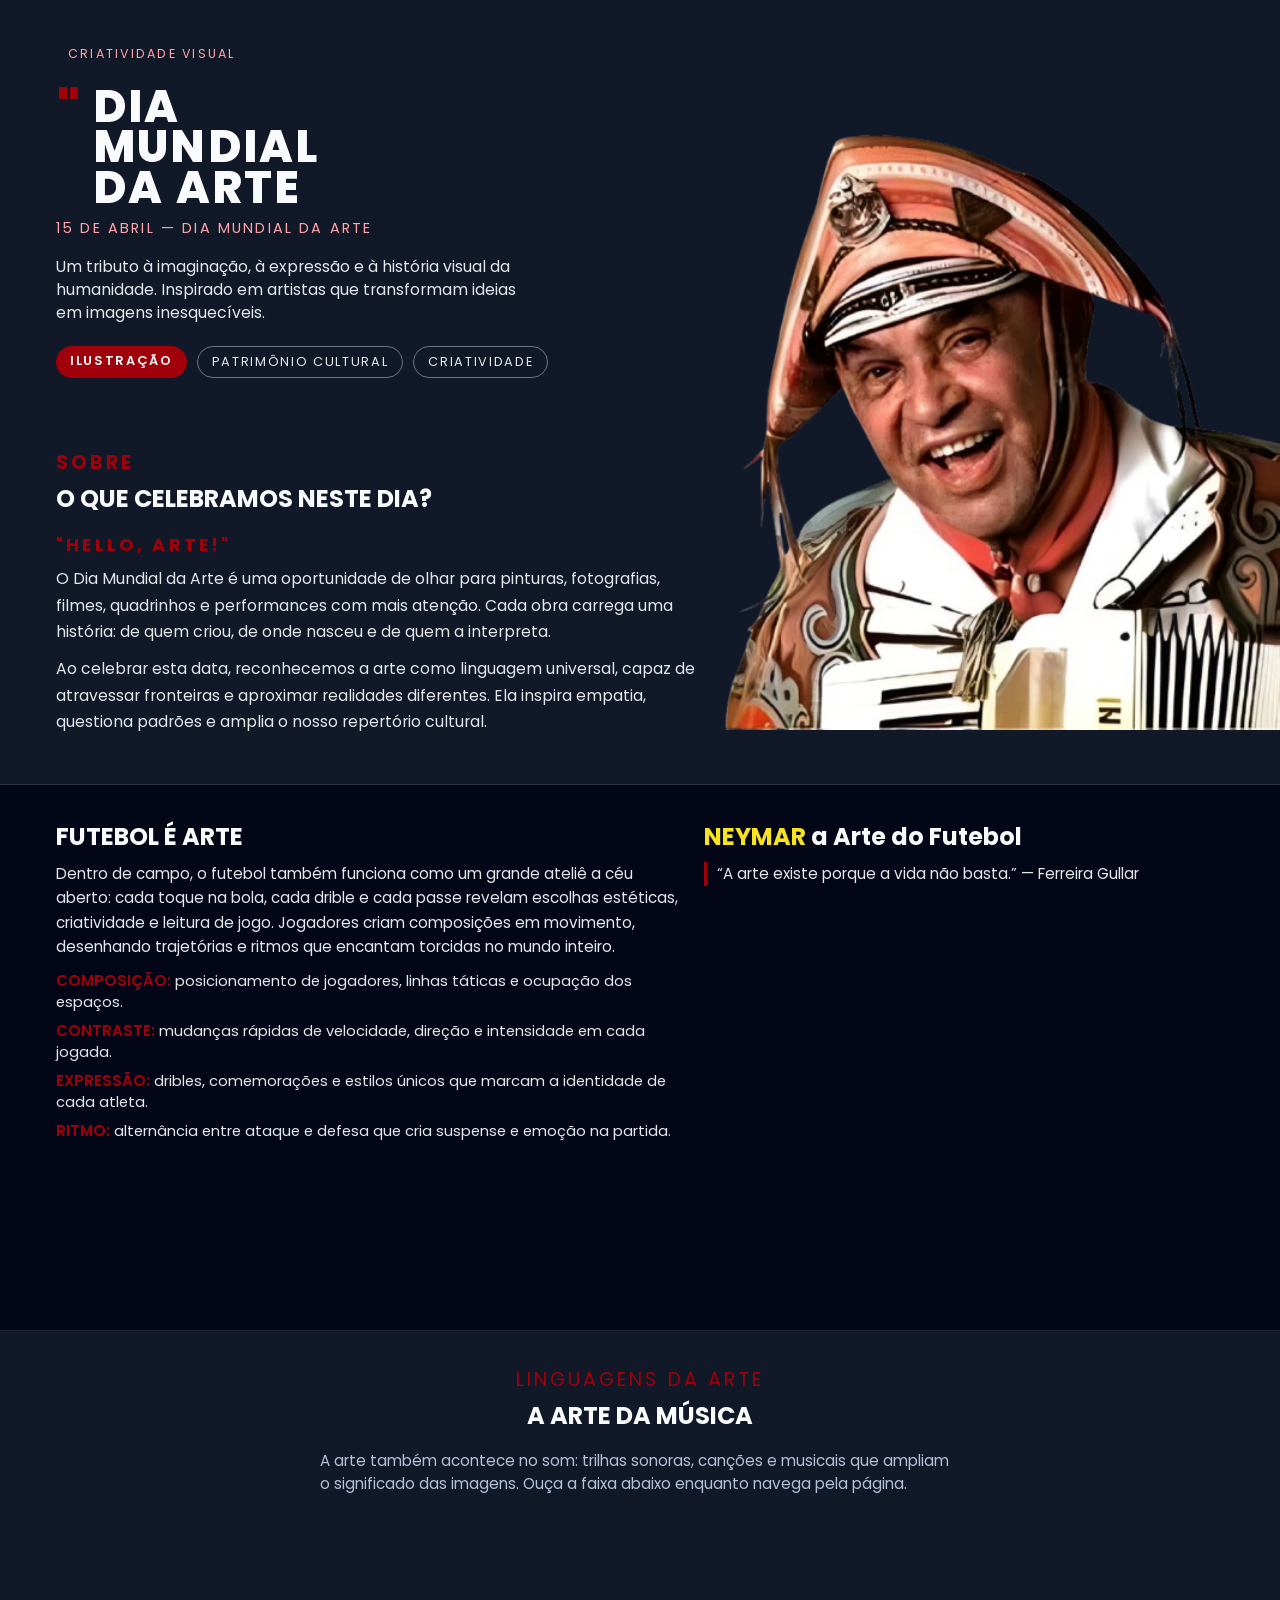
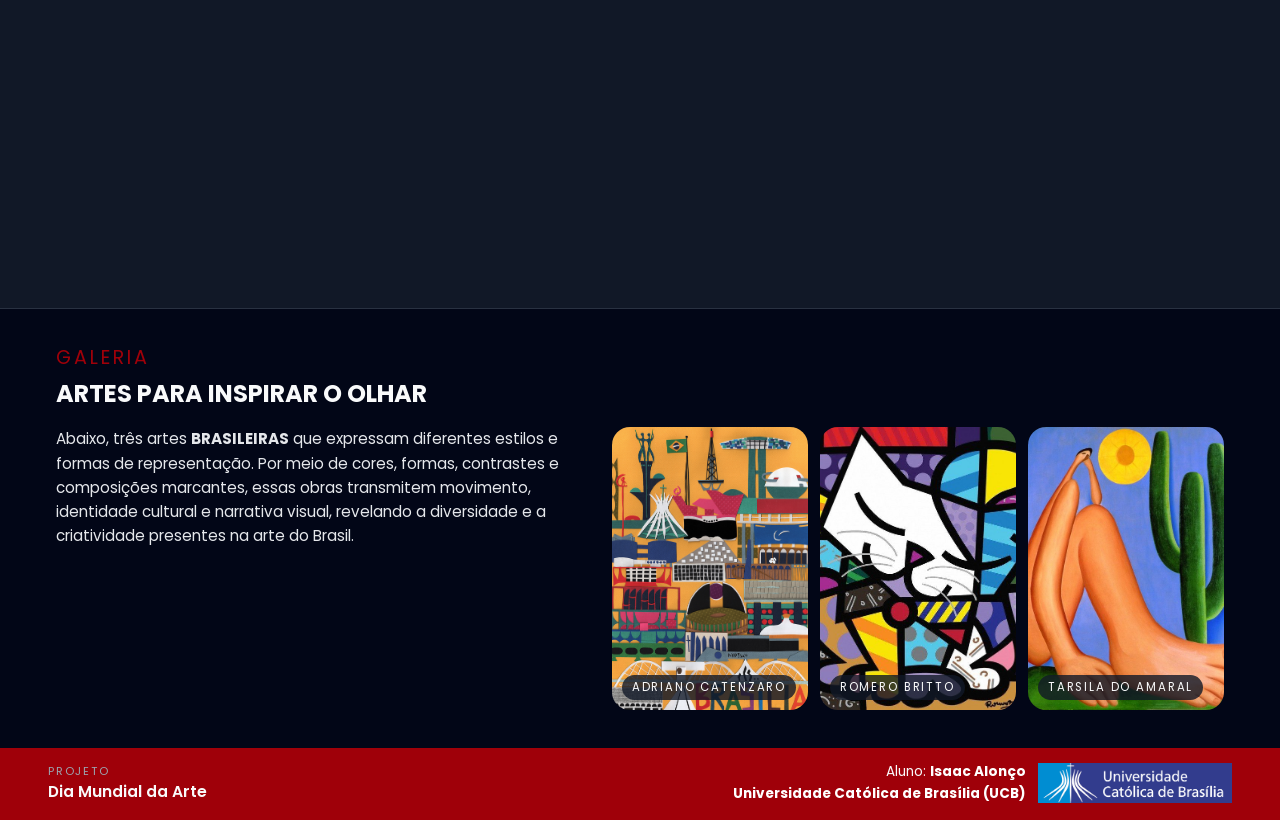
==== index.html @ 0f724e26 "Add files via upload" ====
<!doctype html>
<html lang="pt-BR">
  <head>
    <meta charset="UTF-8" />
    <title>Dia Mundial da Arte</title>
    <meta name="viewport" content="width=device-width, initial-scale=1.0" />
    <link rel="stylesheet" href="style.css" />
    <link rel="preconnect" href="https://fonts.googleapis.com" />
    <link rel="preconnect" href="https://fonts.gstatic.com" crossorigin />
    <link rel="icon" type="image/x-icon" href="assets/neymar.ico" />
    <link
      href="https://fonts.googleapis.com/css2?family=Poppins:ital,wght@0,100;0,200;0,300;0,400;0,500;0,600;0,700;0,800;0,900;1,100;1,200;1,300;1,400;1,500;1,600;1,700;1,800;1,900&display=swap"
      rel="stylesheet"
    />
  </head>
  <body>
    <div class="page">
      <!-- HOME -->
      <header class="hero">
        <div class="hero-left">
          <div class="hero-label">Criatividade Visual</div>
          <h1 class="hero-title">
            <span class="hero-quotes">"</span>
            <span class="hero-main">
              DIA<br />
              MUNDIAL<br />
              DA ARTE
            </span>
          </h1>
          <p class="hero-date">15 de abril &mdash; Dia Mundial da Arte</p>
          <p class="hero-subtitle">
            Um tributo à imaginação, à expressão e à história visual da
            humanidade. Inspirado em artistas que transformam ideias em imagens
            inesquecíveis.
          </p>
          <div class="hero-tags">
            <span class="pill pill-yellow">Ilustração</span>
            <span class="pill pill-outline">Patrimônio cultural</span>
            <span class="pill pill-outline">Criatividade</span>
          </div>
        </div>
      </header>

      <!-- SOBRE -->
      <section class="section about">

        <figure class="luiz-gonzaga">
           <img src="assets/Luiz_Gonzaga.png" alt="Retrato artístico de Luiz Gonzaga">
        </figure>
        <div class="section-header">
          <span class="section-kicker"><b>Sobre</b></span>
          <h2>O QUE CELEBRAMOS NESTE DIA?</h2>
        </div>

        <div class="about-grid">
          <div class="about-text">
            <h3 class="hello-title">"Hello, Arte!"</h3>
            <p>
              O Dia Mundial da Arte é uma oportunidade de olhar para pinturas,
              fotografias, filmes, quadrinhos e performances com mais atenção.
              Cada obra carrega uma história: de quem criou, de onde nasceu e de
              quem a interpreta.
            </p>
            <p>
              Ao celebrar esta data, reconhecemos a arte como linguagem
              universal, capaz de atravessar fronteiras e aproximar realidades
              diferentes. Ela inspira empatia, questiona padrões e amplia o
              nosso repertório cultural.
            </p>
          </div>
        </div>
      </section>

      <!-- FUTEBOL É ARTE -->
      <section class="section info">
        <div class="info-column">
          <h3>FUTEBOL É ARTE</h3>
          <p>
            Dentro de campo, o futebol também funciona como um grande ateliê a
            céu aberto: cada toque na bola, cada drible e cada passe revelam
            escolhas estéticas, criatividade e leitura de jogo. Jogadores criam
            composições em movimento, desenhando trajetórias e ritmos que
            encantam torcidas no mundo inteiro.
          </p>
          <ul class="info-list">
            <li>
              <span>COMPOSIÇÃO:</span> posicionamento de jogadores,
              linhas táticas e ocupação dos espaços.
            </li>
            <li>
              <span>CONTRASTE:</span> mudanças rápidas de velocidade,
              direção e intensidade em cada jogada.
            </li>
            <li>
              <span>EXPRESSÃO:</span> dribles, comemorações e estilos
              únicos que marcam a identidade de cada atleta.
            </li>
            <li>
              <span>RITMO:</span> alternância entre ataque e defesa que
              cria suspense e emoção na partida.
            </li>
          </ul>
        </div>

        <div class="info-column">
          <h3><span>NEYMAR</span> a Arte do Futebol</h3>
          <p class="quote">
            “A arte existe porque a vida não basta.” — Ferreira Gullar
          </p>
        <div style="margin-top:16px; max-width:100%">
          <div style="padding:75% 0 0 0; position:relative;">
            <iframe 
              src="https://player.vimeo.com/video/1173020487?badge=0&autopause=0&player_id=0&app_id=58479"
              frameborder="0"
              allow="autoplay; fullscreen; picture-in-picture; clipboard-write; encrypted-media; web-share"
              referrerpolicy="strict-origin-when-cross-origin"
              style="position:absolute; top:0; left:0; width:100%; height:100%;"
              title="Neymar_Hyll">
            </iframe>
          </div>
        </div>
        </div>
      </section>

      <!-- MÚSICA -->
      <section class="section skills">
        <div class="section-header center">
          <span class="section-kicker">Linguagens da Arte</span>
          <h2>A ARTE DA MÚSICA</h2>
        </div>

        <p
          style="
            max-width: 640px;
            margin: 0 auto 16px;
            font-size: 0.95rem;
            color: #b1c2da;
          "
        >
          A arte também acontece no som: trilhas sonoras, canções e 
          musicais que ampliam o significado das imagens. 
          Ouça a faixa abaixo
          enquanto navega pela página.
        </p>

        <div style="max-width: 640px; margin: 0 auto">
          <iframe
            data-testid="embed-iframe"
            style="border-radius: 12px"
            src="https://open.spotify.com/embed/track/0jAbBolC53vVe33ouZ7D4a?utm_source=generator"
            width="100%"
            height="352"
            frameborder="0"
            allowfullscreen=""
            allow="
              autoplay;
              clipboard-write;
              encrypted-media;
              fullscreen;
              picture-in-picture;
            "
            loading="lazy"
          >
          </iframe>
        </div>
      </section>

      <!-- GALERIA -->
      <section class="section art-gallery">
        <div class="section-header">
          <span class="section-kicker">GALERIA</span>
          <h2>ARTES PARA INSPIRAR O OLHAR</h2>
        </div>

        <div class="art-gallery-inner">
          <div class="art-gallery-text">
            <p>
              Abaixo, três artes <b>BRASILEIRAS</b> que expressam diferentes estilos e formas de representação. Por meio de cores, formas, 
              contrastes e composições marcantes, essas obras transmitem movimento, identidade cultural e narrativa visual, revelando a 
              diversidade e a criatividade presentes na arte do Brasil.
            </p>
          </div>

          <div class="art-row">
              <figure class="art-piece" data-label="Adriano Catenzaro">
                <a href="https://www.catenzaro.com.br/capitais-brasileiras-1/filter/colagem/Brasilia" target="_blank">
                   <img src="assets/Adriano_Catenzaro.jpg" alt="Obra de arte de Adriano Catenzaro"/>
                </a>
              </figure>
            
              <figure class="art-piece" data-label="Romero Britto">
                <a href="https://britto.com/" target="_blank">
                  <img src="assets/Romero_Brito.jpg" alt="Obra de arte de Romero Britto"/>
                 </a>
              </figure>
          
              <figure class="art-piece" data-label="Tarsila do Amaral">
                <a href="https://www.tarsiladoamaral.com.br/" target="_blank">
                  <img src="assets/Tarsila_Amaral.jpg" alt="Obra de arte de Tarsila do Amaral"/>
                </a>
              </figure>
            
          </div>
        </div>
      </section>

      <!-- FOOTER -->
      <footer class="footer">
        <div class="footer-left">
          <span class="footer-label">Projeto</span>
          <span class="footer-title">Dia Mundial da Arte</span>
        </div>
        <div class="footer-right">
          <div class="footer-text">
            <span class="footer-meta"
              >Aluno: <strong>Isaac Alonço</strong></span
            >
            <span class="footer-meta">
              <strong>Universidade Católica de Brasília (UCB)</strong></span
            >
          </div>
          <img
            class="footer-logo"
            src="assets/Logo_UCB.png"
            alt="Logotipo da Universidade Católica de Brasília"
          />
        </div>
      </footer>
    </div>

    <script src="script.js"></script>
  </body>
</html>
---- style.css ----
/* RESET BÁSICO */
* {
  box-sizing: border-box;
  margin: 0;
  padding: 0;
}

body {
  font-family: "Poppins", sans-serif;
  background: #020617;
  color: #f9fafb;
  min-height: 100vh;
}

/* PÁGINA PRINCIPAL (ocupando a tela toda) */
.page {
  width: 100%;
  min-height: 100vh;
  background: #111827;
  overflow: hidden;
  display: flex;
  flex-direction: column;
  color: #f9fafb;
}

/* HERO */
.hero {
  display: grid;
  grid-template-columns: 1.3fr 1fr;
  padding: 40px 56px 36px;
  background: #111827;
}

.hero-left {
  padding-right: 24px;
  position: relative;
}

.hero-label {
  display: inline-block;
  padding: 4px 12px;
  border-radius: 999px;
  background: #111827;
  color: #ffa4a8;
  font-size: 0.78rem;
  text-transform: uppercase;
  letter-spacing: 0.18em;
  margin-bottom: 20px;
}

.hero-title {
  display: flex;
  align-items: flex-start;
  gap: 12px;
}

.hero-quotes {
  font-size: 3.4rem;
  font-weight: 800;
  color: #9f0009;
  line-height: 0.9;
}

.hero-main {
  font-size: 2.8rem;
  font-weight: 800;
  text-transform: uppercase;
  letter-spacing: 0.05em;
  line-height: 0.9;
  color: #f9fafb;
}

.hero-subtitle {
  margin-top: 16px;
  font-size: 0.98rem;
  color: #e5e7eb;
  max-width: 480px;
}

.hero-date {
  margin-top: 10px;
  font-size: 0.9rem;
  color: #ffa4a8;
  text-transform: uppercase;
  letter-spacing: 0.15em;
}

.hero-tags {
  margin-top: 22px;
  display: flex;
  flex-wrap: wrap;
  gap: 10px;
}

.pill {
  border-radius: 999px;
  padding: 6px 14px;
  font-size: 0.8rem;
  text-transform: uppercase;
  letter-spacing: 0.13em;
}

.pill-yellow {
  background: #9f0009;
  color: #f9fafb;
  font-weight: 600;
}

.pill-outline {
  border: 1px solid rgba(248, 250, 252, 0.4);
  color: #e5e7eb;
}


.luiz-gonzaga{
  position: absolute;
  right: 0;
  top: 130px;      
  width: 600px;   
}

.luiz-gonzaga img{
  width: 100%;
  height: auto;
}

/* SEÇÕES */
.section {
  padding: 34px 56px 38px;
  border-bottom: 1px solid rgba(148, 163, 184, 0.18);
}

.section:last-of-type {
  border-bottom: none;
}

.section-header {
  margin-bottom: 16px;
}

.section-header.center {
  text-align: center;
}

.section-kicker {
  font-size: 1.2rem;
  text-transform: uppercase;
  letter-spacing: 0.16em;
  color: #9f0009;
}

.section h2 {
  font-size: 1.5rem;
  margin-top: 4px;
  color: #f9fafb;
}

/* SOBRE */
.about-grid {
  display: grid;
  grid-template-columns: 1.3fr 1fr;
  gap: 24px;
  align-items: flex-start;
}

.hello-title {
  font-size: 1.1rem;
  text-transform: uppercase;
  letter-spacing: 0.18em;
  color: #9f0009;
  margin-bottom: 8px;
}

.about-text p {
  font-size: 0.98rem;
  color: #e5e7eb;
  line-height: 1.7;
  margin-bottom: 10px;
}

.about-card {
  background: #111827;
  border-radius: 18px;
  overflow: hidden;
  color: #f9fafb;
}

.about-photo {
  height: 120px;
  background: linear-gradient(135deg, #9f0009, #9f0009);
}

.about-info {
  padding: 14px 16px 16px;
}

.about-name {
  display: block;
  font-size: 1rem;
  font-weight: 700;
}

.about-role {
  display: block;
  font-size: 0.8rem;
  color: #d1d5db;
  margin-bottom: 8px;
}

.about-note {
  font-size: 0.85rem;
  color: #e5e7eb;
  line-height: 1.5;
}

/* INFO / EDUCAÇÃO */
.info {
  background: #020617;
}

.info {
  display: grid;
  grid-template-columns: 1.2fr 1fr;
  gap: 24px;
}

.info-column h3 {
  font-size: 1.5rem;
  margin-bottom: 8px;
}

.info-column span {
  color: #f8e320;
}

.info-column p {
  font-size: 0.95rem;
  color: #e5e7eb;
  line-height: 1.6;
}

.info-list {
  list-style: none;
  margin-top: 10px;
  font-size: 0.92rem;
}

.info-list li {
  margin-bottom: 6px;
  color: #e5e7eb;
}

.info-list span {
  font-size: 15px;
  font-weight: 600;
  color: #9f0009;
}

.stat-row {
  display: flex;
  gap: 10px;
  margin: 12px 0;
}

.stat {
  flex: 1;
  background: #111827;
  color: #f9fafb;
  border-radius: 14px;
  padding: 10px;
  text-align: center;
}

.stat-value {
  display: block;
  font-size: 1rem;
  font-weight: 700;
  color: #9f0009;
}

.stat-label {
  display: block;
  font-size: 0.78rem;
  text-transform: uppercase;
  letter-spacing: 0.14em;
}

.quote {
  font-size: 0.9rem;
  color: #111827;
  margin-top: 8px;
  padding-left: 10px;
  border-left: 3px solid #9f0009;
}

/* SKILLS / ÍCONES */
.skills-grid {
  margin-top: 12px;
  display: grid;
  grid-template-columns: repeat(4, minmax(0, 1fr));
  gap: 16px;
}

.skill-card {
  background: #111827;
  color: #f9fafb;
  border-radius: 18px;
  padding: 16px 10px 14px;
  text-align: center;
}

.skill-icon {
  font-size: 1.6rem;
  margin-bottom: 6px;
}

.skill-card h4 {
  font-size: 0.95rem;
  margin-bottom: 4px;
}

.skill-card p {
  font-size: 0.8rem;
  color: #d1d5db;
}

/* GALERIA DE ARTES */
.art-gallery {
  background: #020617;
  color: #f9fafb;
}

.art-gallery-inner {
  display: grid;
  grid-template-columns: 1.4fr 1.6fr;
  gap: 20px;
  align-items: stretch;
}

.art-gallery-text p {
  font-size: 0.95rem;
  color: #e5e7eb;
  line-height: 1.6;
}

.art-row {
  display: grid;
  grid-template-columns: repeat(3, minmax(0, 1fr));
  gap: 12px;
}

.art-row a {
  text-decoration: none;
}

.art-piece {
  border-radius: 18px;
  overflow: hidden;
  position: relative;
  min-height: 140px;
  background: #020617;
}

.art-piece::after {
  content: attr(data-label);
  position: absolute;
  left: 10px;
  bottom: 10px;
  padding: 4px 10px;
  border-radius: 999px;
  background: rgba(17, 24, 39, 0.8);
  font-size: 0.72rem;
  text-transform: uppercase;
  letter-spacing: 0.16em;
}

.art-piece img{
  width: 100%;
  height: 100%;
  object-fit: cover;
}


/* RODAPÉ */
.footer {
  padding: 14px 48px 16px;
  background: #9f0009;
  color: #f9fafb;
  display: flex;
  justify-content: space-between;
  align-items: center;
  font-size: 0.85rem;
}

.footer-left {
  display: flex;
  flex-direction: column;
}

.footer-label {
  text-transform: uppercase;
  letter-spacing: 0.16em;
  font-size: 0.7rem;
  color: #9ca3af;
}

.footer-title {
  font-size: 0.98rem;
  font-weight: 600;
}

.footer-right {
  display: flex;
  align-items: center;
  gap: 12px;
}

.footer-text {
  display: flex;
  flex-direction: column;
  align-items: flex-end;
  gap: 2px;
}

.footer-meta strong {
  color: #ffffff;
}

.footer-logo {
  height: 40px;
  width: auto;
  object-fit: contain;
}

/* HOVER SUAVE PARA JS */
.pill,
.skill-card {
  transition:
    transform 0.2s ease,
    box-shadow 0.2s ease,
    background 0.2s ease;
}

/* RESPONSIVO */
@media (max-width: 960px) {
  .hero {
    grid-template-columns: 1fr;
    row-gap: 24px;
  }

  .hero-right {
    align-items: flex-start;
  }

  .about-grid,
  .info,
  .art-gallery-inner {
    grid-template-columns: 1fr;
  }

  .skills-grid {
    grid-template-columns: repeat(2, minmax(0, 1fr));
  }

  .art-row {
    grid-template-columns: repeat(2, minmax(0, 1fr));
  }

  .footer {
    flex-direction: column;
    align-items: flex-start;
    gap: 4px;
  }
}

@media (max-width: 640px) {
  .hero,
  .section,
  .footer {
    padding-inline: 16px;
  }

  .hero-main {
    font-size: 2.1rem;
  }

  .skills-grid {
    grid-template-columns: 1fr;
  }

  .art-row {
    grid-template-columns: 1fr;
  }
}
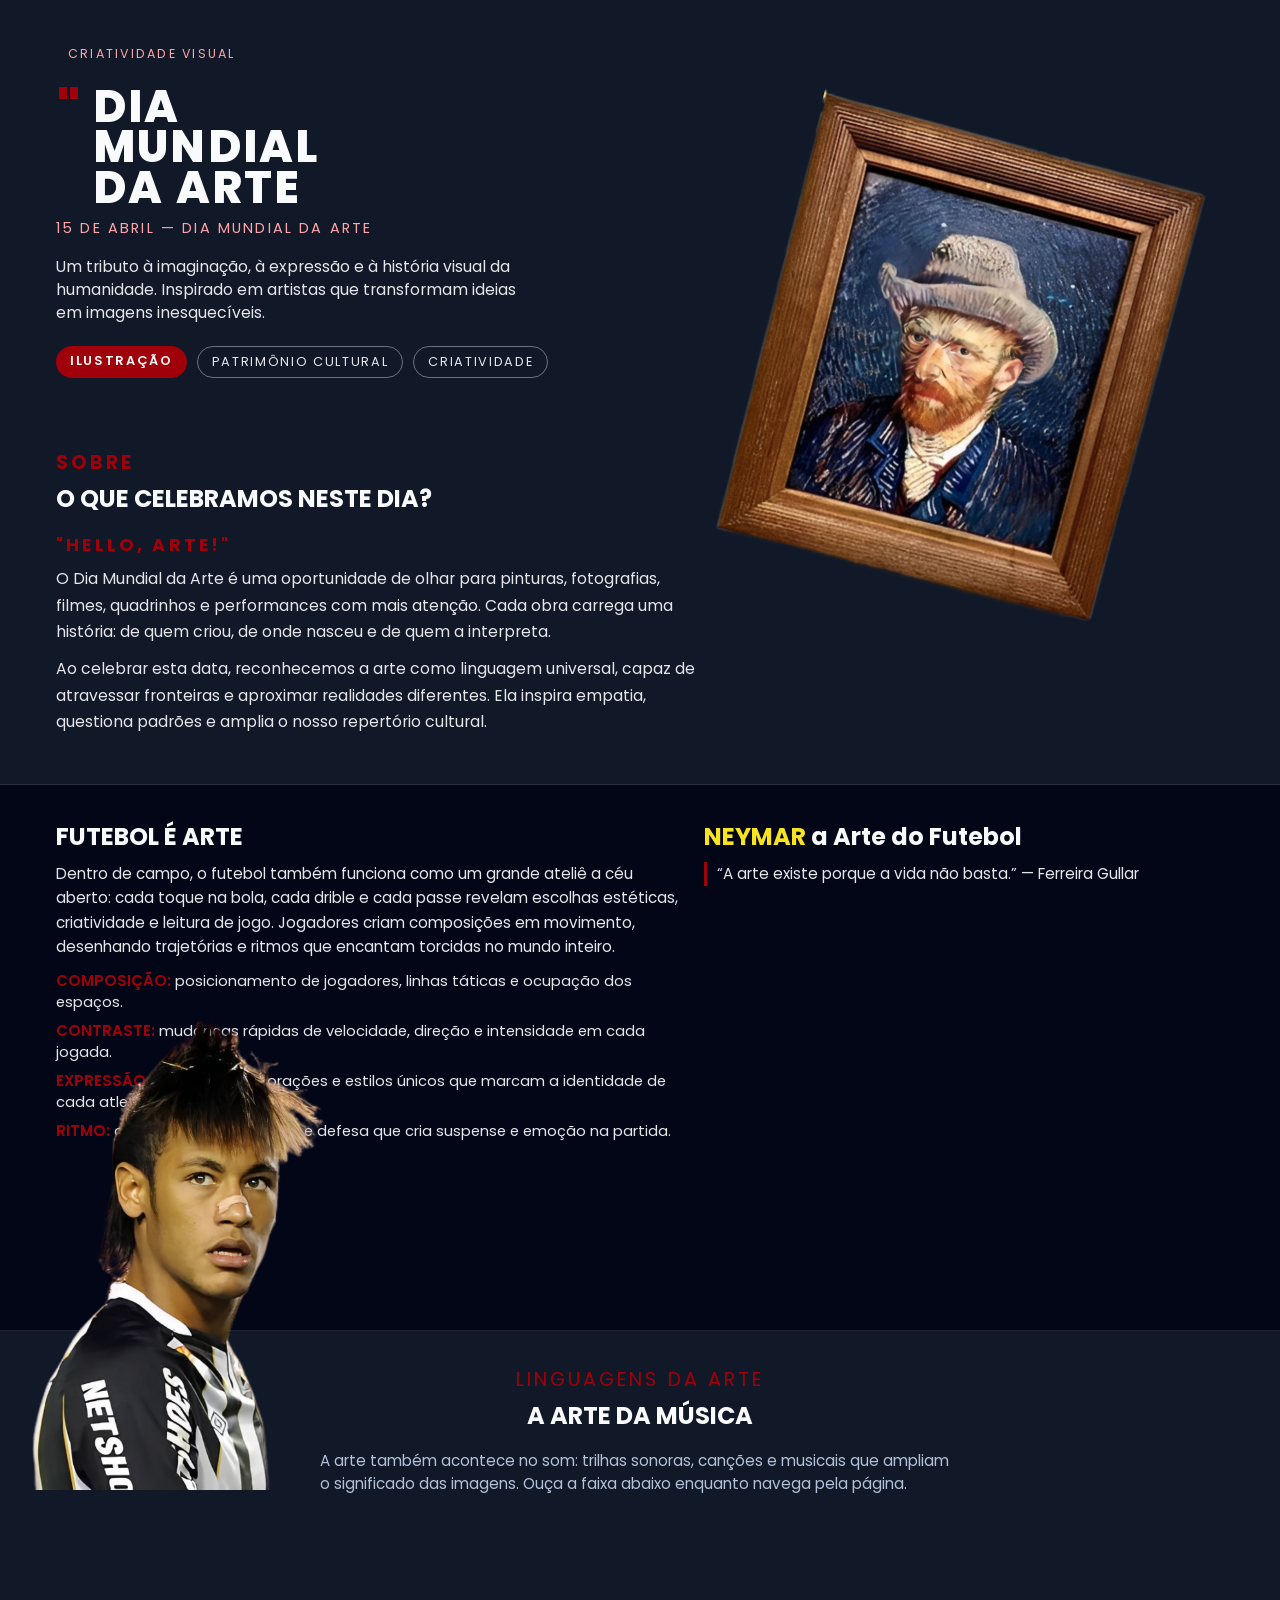
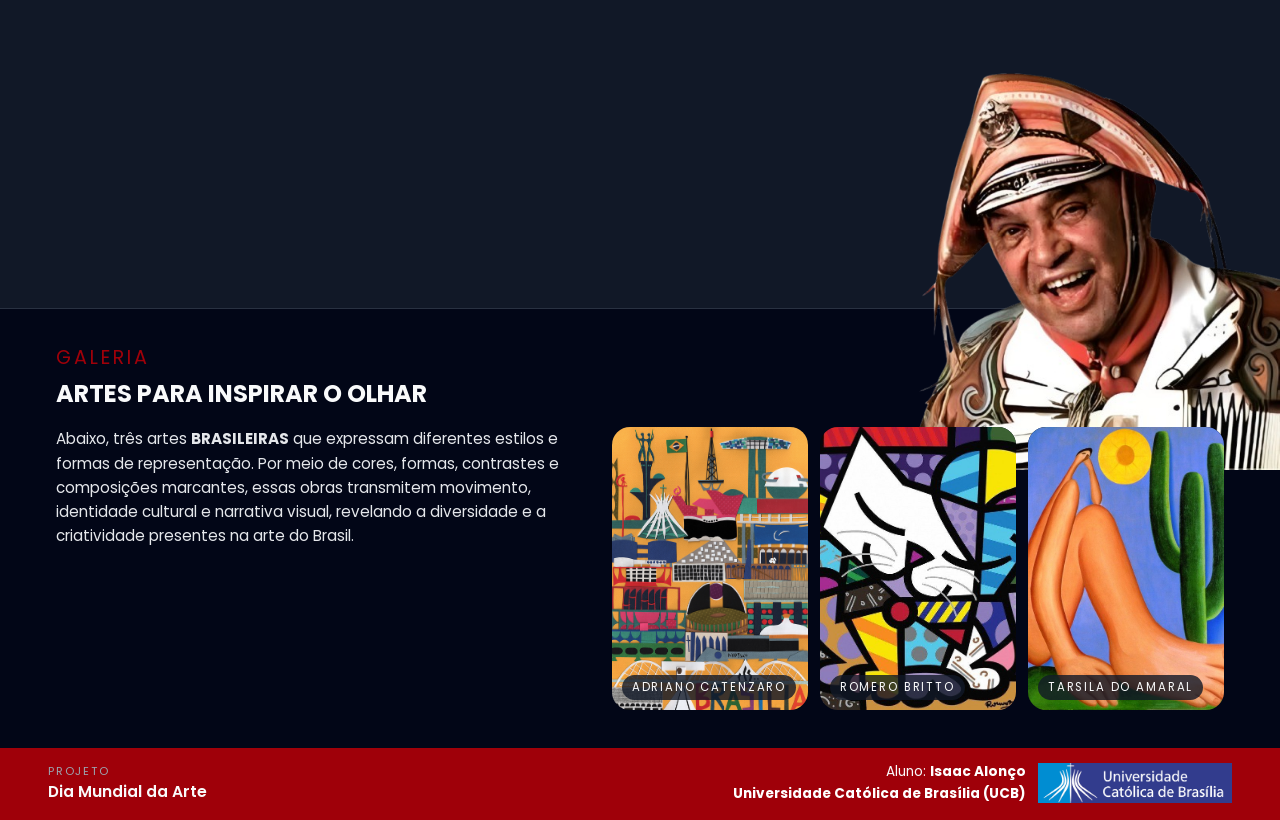
==== commit f7f869be: "Add files via upload" ====
--- a/index.html
+++ b/index.html
@@ -17,6 +17,11 @@
     <div class="page">
       <!-- HOME -->
       <header class="hero">
+             
+        <figure class="Van-Gogh">
+           <img src="assets/Van_Gogh.png" alt="Retrato artístico de Van Gogh">
+        </figure>
+
         <div class="hero-left">
           <div class="hero-label">Criatividade Visual</div>
           <h1 class="hero-title">
@@ -43,10 +48,6 @@
 
       <!-- SOBRE -->
       <section class="section about">
-
-        <figure class="luiz-gonzaga">
-           <img src="assets/Luiz_Gonzaga.png" alt="Retrato artístico de Luiz Gonzaga">
-        </figure>
         <div class="section-header">
           <span class="section-kicker"><b>Sobre</b></span>
           <h2>O QUE CELEBRAMOS NESTE DIA?</h2>
@@ -73,6 +74,11 @@
 
       <!-- FUTEBOL É ARTE -->
       <section class="section info">
+        
+        <figure class="neymar-junior">
+           <img src="assets/Neymar_Junior.png" alt="Retrato artístico de Neymar Júnior">
+        </figure>
+
         <div class="info-column">
           <h3>FUTEBOL É ARTE</h3>
           <p>
@@ -124,6 +130,11 @@
 
       <!-- MÚSICA -->
       <section class="section skills">
+
+        <figure class="luiz-gonzaga">
+           <img src="assets/Luiz_Gonzaga.png" alt="Retrato artístico de Luiz Gonzaga">
+        </figure>
+
         <div class="section-header center">
           <span class="section-kicker">Linguagens da Arte</span>
           <h2>A ARTE DA MÚSICA</h2>
--- a/style.css
+++ b/style.css
@@ -112,14 +112,39 @@
 }
 
 
+.Van-Gogh{
+  position: absolute;
+  right: 120px;
+  top: 130px;      
+  width: 400px;   
+}
+
+.Van-Gogh img{
+  width: 100%;
+  height: auto;
+  rotate: 15deg;  
+}
+
 .luiz-gonzaga{
   position: absolute;
   right: 0;
-  top: 130px;      
-  width: 600px;   
+  top: 1670px;      
+  width: 400px;   
 }
 
 .luiz-gonzaga img{
+  width: 100%;
+  height: auto;
+}
+
+.neymar-junior{
+  position:absolute;
+  left: -20px;
+  top: 1015px;      
+  width: 368px;   
+}
+
+.neymar-junior img{
   width: 100%;
   height: auto;
 }
@@ -441,6 +466,23 @@
     background 0.2s ease;
 }
 
+/* Define largura da barra */
+::-webkit-scrollbar {
+  width: 10px;
+  height: 10px;
+}
+
+/* Cor do fundo da barra (track) */
+::-webkit-scrollbar-track {
+  background: #020617;
+}
+
+/* Cor da parte móvel (thumb) */
+::-webkit-scrollbar-thumb {
+  background-color: #9f0009;
+  border-radius: 10px;
+}
+
 /* RESPONSIVO */
 @media (max-width: 960px) {
   .hero {
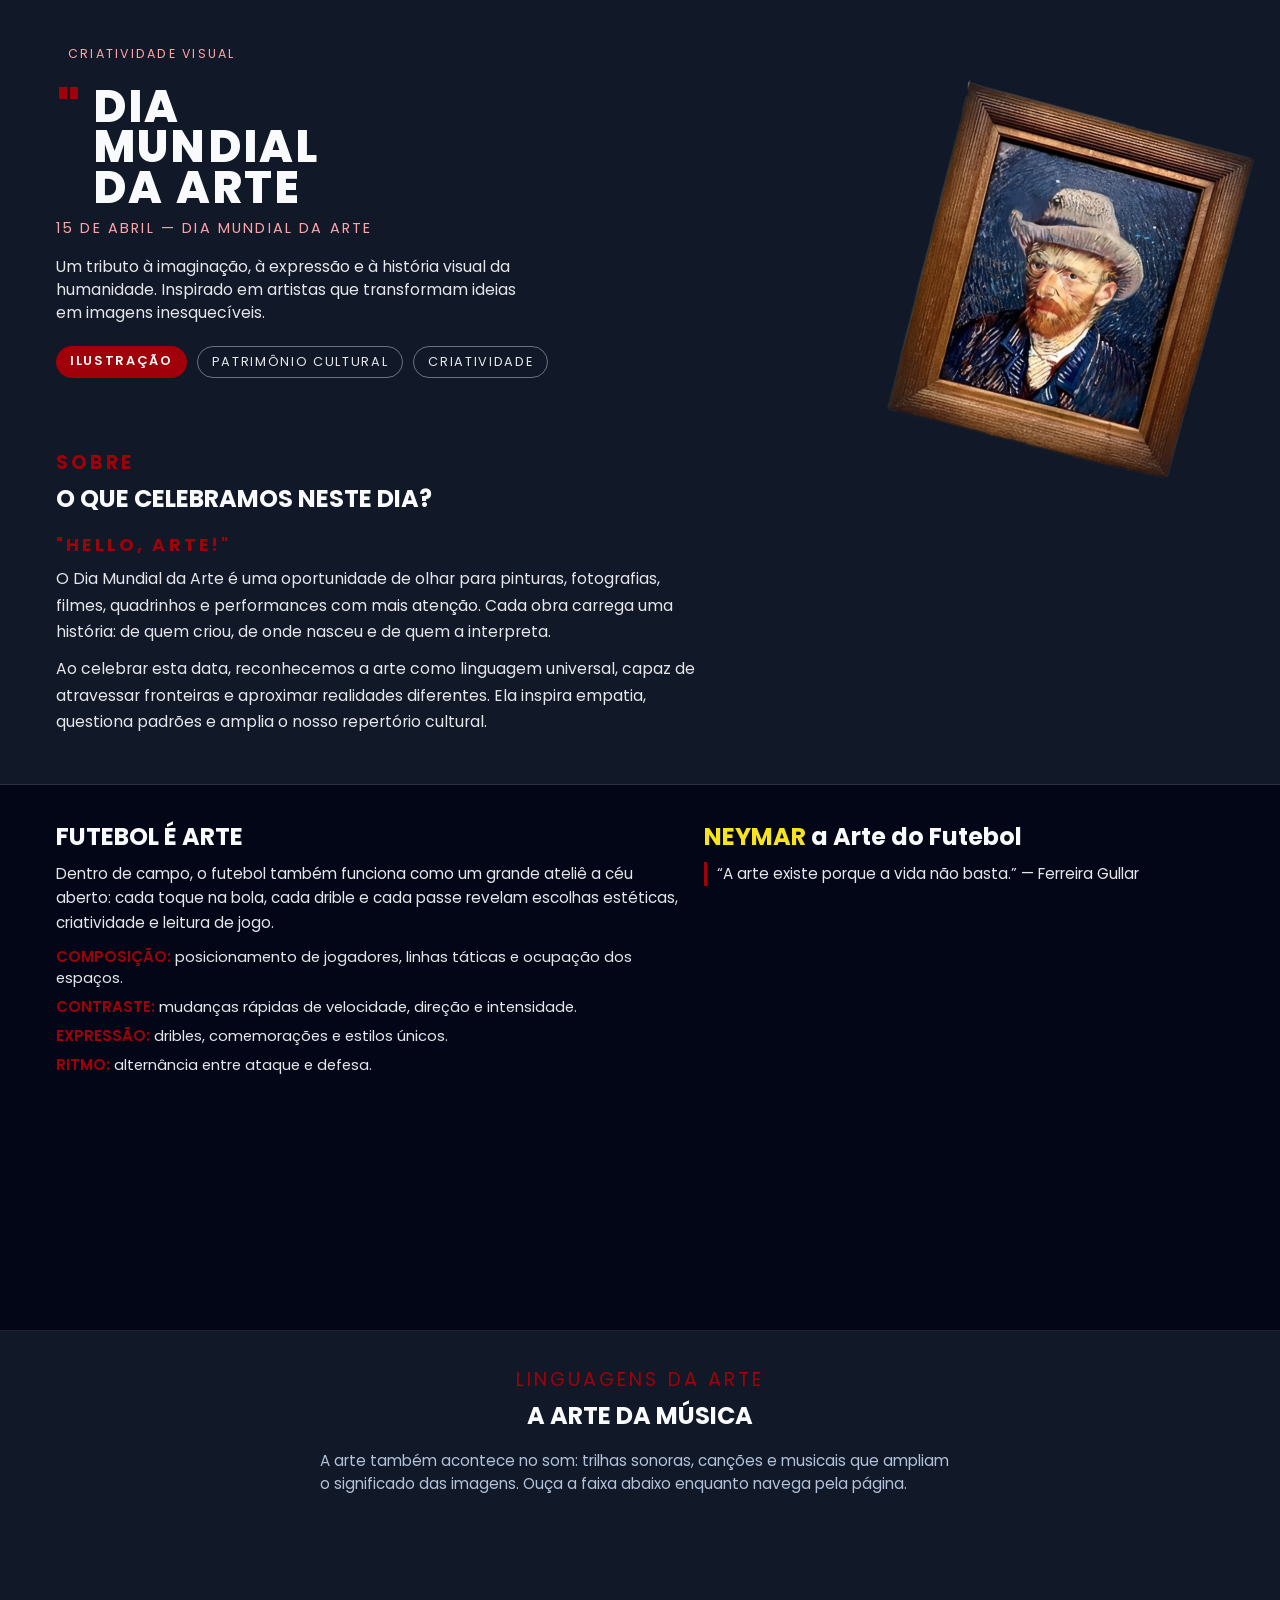
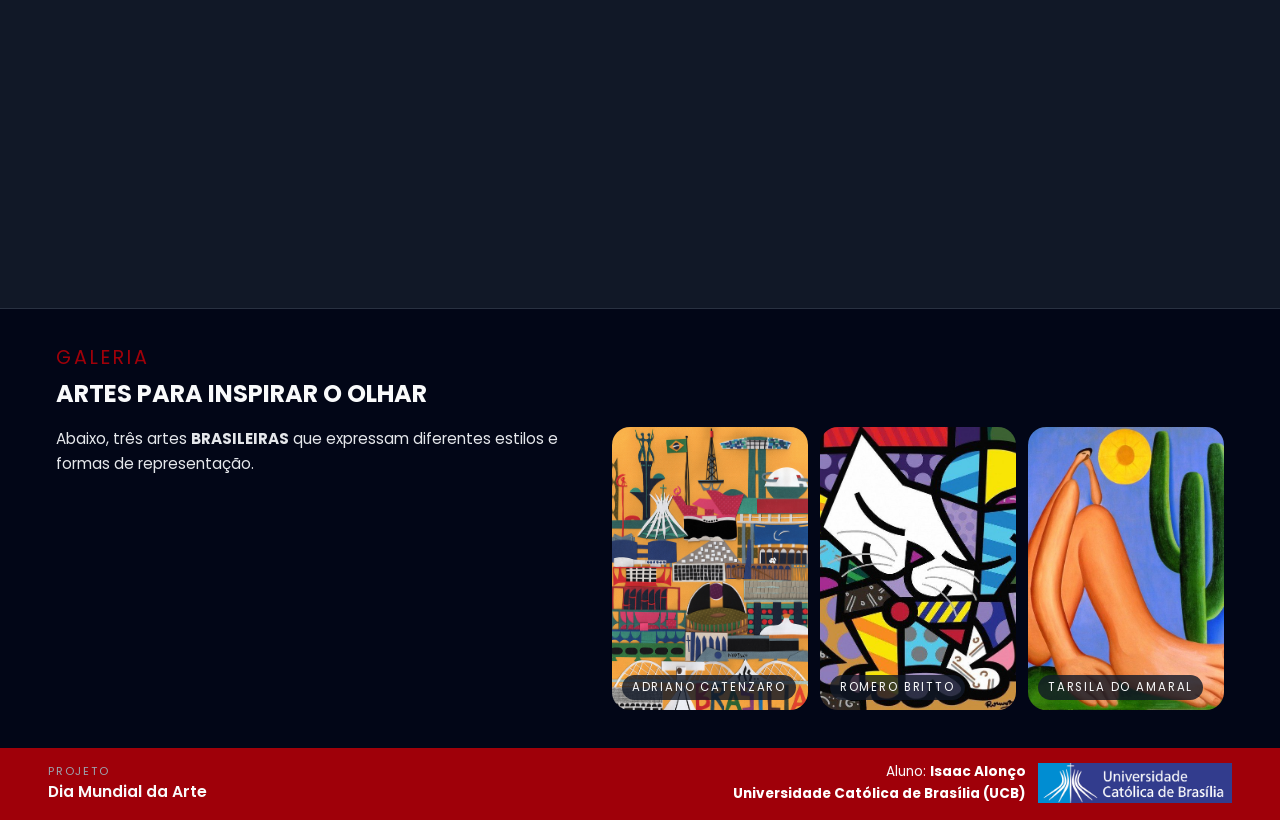
==== commit a3e5687a: "Update index.html" ====
--- a/index.html
+++ b/index.html
@@ -1,6 +1,7 @@
 <!doctype html>
 <html lang="pt-BR">
-  <head>
+
+<head>
     <meta charset="UTF-8" />
     <title>Dia Mundial da Arte</title>
     <meta name="viewport" content="width=device-width, initial-scale=1.0" />
@@ -8,237 +9,263 @@
     <link rel="preconnect" href="https://fonts.googleapis.com" />
     <link rel="preconnect" href="https://fonts.gstatic.com" crossorigin />
     <link rel="icon" type="image/x-icon" href="assets/neymar.ico" />
-    <link
-      href="https://fonts.googleapis.com/css2?family=Poppins:ital,wght@0,100;0,200;0,300;0,400;0,500;0,600;0,700;0,800;0,900;1,100;1,200;1,300;1,400;1,500;1,600;1,700;1,800;1,900&display=swap"
-      rel="stylesheet"
-    />
-  </head>
-  <body>
-    <div class="page">
-      <!-- HOME -->
-      <header class="hero">
-             
-        <figure class="Van-Gogh">
-           <img src="assets/Van_Gogh.png" alt="Retrato artístico de Van Gogh">
-        </figure>
-
-        <div class="hero-left">
-          <div class="hero-label">Criatividade Visual</div>
-          <h1 class="hero-title">
-            <span class="hero-quotes">"</span>
-            <span class="hero-main">
-              DIA<br />
-              MUNDIAL<br />
-              DA ARTE
-            </span>
-          </h1>
-          <p class="hero-date">15 de abril &mdash; Dia Mundial da Arte</p>
-          <p class="hero-subtitle">
-            Um tributo à imaginação, à expressão e à história visual da
-            humanidade. Inspirado em artistas que transformam ideias em imagens
-            inesquecíveis.
-          </p>
-          <div class="hero-tags">
-            <span class="pill pill-yellow">Ilustração</span>
-            <span class="pill pill-outline">Patrimônio cultural</span>
-            <span class="pill pill-outline">Criatividade</span>
-          </div>
-        </div>
-      </header>
-
-      <!-- SOBRE -->
-      <section class="section about">
-        <div class="section-header">
-          <span class="section-kicker"><b>Sobre</b></span>
-          <h2>O QUE CELEBRAMOS NESTE DIA?</h2>
-        </div>
-
-        <div class="about-grid">
-          <div class="about-text">
-            <h3 class="hello-title">"Hello, Arte!"</h3>
-            <p>
-              O Dia Mundial da Arte é uma oportunidade de olhar para pinturas,
-              fotografias, filmes, quadrinhos e performances com mais atenção.
-              Cada obra carrega uma história: de quem criou, de onde nasceu e de
-              quem a interpreta.
+
+    <link href="https://fonts.googleapis.com/css2?family=Poppins:wght@100;200;300;400;500;600;700;800;900&display=swap"
+        rel="stylesheet" />
+
+</head>
+
+<body>
+
+    <div class="art-page">
+
+        <header class="art-hero">
+
+            <figure class="art-van-gogh">
+                <img src="assets/Van_Gogh.png" alt="Retrato artístico de Van Gogh">
+            </figure>
+
+            <div class="art-hero-content">
+
+                <div class="art-hero-label">Criatividade Visual</div>
+
+                <h1 class="art-hero-title">
+                    <span class="art-hero-quotes">"</span>
+                    <span class="art-hero-main">
+                        DIA<br>
+                        MUNDIAL<br>
+                        DA ARTE
+                    </span>
+                </h1>
+
+                <p class="art-hero-date">15 de abril — Dia Mundial da Arte</p>
+
+                <p class="art-hero-subtitle">
+                    Um tributo à imaginação, à expressão e à história visual da humanidade.
+                    Inspirado em artistas que transformam ideias em imagens inesquecíveis.
+                </p>
+
+                <div class="art-hero-tags">
+                    <span class="art-pill art-pill-yellow">Ilustração</span>
+                    <span class="art-pill art-pill-outline">Patrimônio cultural</span>
+                    <span class="art-pill art-pill-outline">Criatividade</span>
+                </div>
+
+            </div>
+        </header>
+
+
+        <section class="art-section art-about">
+
+            <div class="art-section-header">
+                <span class="art-section-kicker"><b>Sobre</b></span>
+                <h2>O QUE CELEBRAMOS NESTE DIA?</h2>
+            </div>
+
+            <div class="art-about-grid">
+
+                <div class="art-about-text">
+
+                    <h3 class="art-hello-title">"Hello, Arte!"</h3>
+
+                    <p>
+                        O Dia Mundial da Arte é uma oportunidade de olhar para pinturas,
+                        fotografias, filmes, quadrinhos e performances com mais atenção.
+                        Cada obra carrega uma história: de quem criou, de onde nasceu e de
+                        quem a interpreta.
+                    </p>
+
+                    <p>
+                        Ao celebrar esta data, reconhecemos a arte como linguagem universal,
+                        capaz de atravessar fronteiras e aproximar realidades diferentes.
+                        Ela inspira empatia, questiona padrões e amplia o nosso repertório cultural.
+                    </p>
+
+                </div>
+            </div>
+        </section>
+
+
+        <section class="art-section art-football">
+
+            <figure class="art-neymar">
+                <img src="assets/Neymar_Junior.png" alt="Retrato artístico de Neymar Júnior">
+            </figure>
+
+            <div class="art-info-column">
+
+                <h3>FUTEBOL É ARTE</h3>
+
+                <p>
+                    Dentro de campo, o futebol também funciona como um grande ateliê a
+                    céu aberto: cada toque na bola, cada drible e cada passe revelam
+                    escolhas estéticas, criatividade e leitura de jogo.
+                </p>
+
+                <ul class="art-info-list">
+
+                    <li>
+                        <span>COMPOSIÇÃO:</span>
+                        posicionamento de jogadores, linhas táticas e ocupação dos espaços.
+                    </li>
+
+                    <li>
+                        <span>CONTRASTE:</span>
+                        mudanças rápidas de velocidade, direção e intensidade.
+                    </li>
+
+                    <li>
+                        <span>EXPRESSÃO:</span>
+                        dribles, comemorações e estilos únicos.
+                    </li>
+
+                    <li>
+                        <span>RITMO:</span>
+                        alternância entre ataque e defesa.
+                    </li>
+
+                </ul>
+
+            </div>
+
+
+            <div class="art-info-column">
+
+                <h3><span>NEYMAR</span> a Arte do Futebol</h3>
+
+                <p class="art-quote">
+                    “A arte existe porque a vida não basta.” — Ferreira Gullar
+                </p>
+
+                <div style="margin-top:16px; max-width:100%">
+                    <div style="padding:75% 0 0 0; position:relative;">
+
+                        <iframe
+                            src="https://player.vimeo.com/video/1173020487?badge=0&autopause=0&player_id=0&app_id=58479"
+                            frameborder="0"
+                            allow="autoplay; fullscreen; picture-in-picture; clipboard-write; encrypted-media; web-share"
+                            referrerpolicy="strict-origin-when-cross-origin"
+                            style="position:absolute; top:0; left:0; width:100%; height:100%;" title="Neymar_Hyll">
+                        </iframe>
+
+                    </div>
+                </div>
+
+            </div>
+        </section>
+
+
+        <section class="art-section art-music">
+
+            <figure class="art-luiz-gonzaga">
+                <img src="assets/Luiz_Gonzaga.png" alt="Retrato artístico de Luiz Gonzaga">
+            </figure>
+
+            <div class="art-section-header art-center">
+
+                <span class="art-section-kicker">Linguagens da Arte</span>
+                <h2>A ARTE DA MÚSICA</h2>
+
+            </div>
+
+            <p style="max-width:640px;margin:0 auto 16px;font-size:0.95rem;color:#b1c2da;">
+
+                A arte também acontece no som: trilhas sonoras, canções e musicais
+                que ampliam o significado das imagens.
+                Ouça a faixa abaixo enquanto navega pela página.
+
             </p>
-            <p>
-              Ao celebrar esta data, reconhecemos a arte como linguagem
-              universal, capaz de atravessar fronteiras e aproximar realidades
-              diferentes. Ela inspira empatia, questiona padrões e amplia o
-              nosso repertório cultural.
-            </p>
-          </div>
-        </div>
-      </section>
-
-      <!-- FUTEBOL É ARTE -->
-      <section class="section info">
-        
-        <figure class="neymar-junior">
-           <img src="assets/Neymar_Junior.png" alt="Retrato artístico de Neymar Júnior">
-        </figure>
-
-        <div class="info-column">
-          <h3>FUTEBOL É ARTE</h3>
-          <p>
-            Dentro de campo, o futebol também funciona como um grande ateliê a
-            céu aberto: cada toque na bola, cada drible e cada passe revelam
-            escolhas estéticas, criatividade e leitura de jogo. Jogadores criam
-            composições em movimento, desenhando trajetórias e ritmos que
-            encantam torcidas no mundo inteiro.
-          </p>
-          <ul class="info-list">
-            <li>
-              <span>COMPOSIÇÃO:</span> posicionamento de jogadores,
-              linhas táticas e ocupação dos espaços.
-            </li>
-            <li>
-              <span>CONTRASTE:</span> mudanças rápidas de velocidade,
-              direção e intensidade em cada jogada.
-            </li>
-            <li>
-              <span>EXPRESSÃO:</span> dribles, comemorações e estilos
-              únicos que marcam a identidade de cada atleta.
-            </li>
-            <li>
-              <span>RITMO:</span> alternância entre ataque e defesa que
-              cria suspense e emoção na partida.
-            </li>
-          </ul>
-        </div>
-
-        <div class="info-column">
-          <h3><span>NEYMAR</span> a Arte do Futebol</h3>
-          <p class="quote">
-            “A arte existe porque a vida não basta.” — Ferreira Gullar
-          </p>
-        <div style="margin-top:16px; max-width:100%">
-          <div style="padding:75% 0 0 0; position:relative;">
-            <iframe 
-              src="https://player.vimeo.com/video/1173020487?badge=0&autopause=0&player_id=0&app_id=58479"
-              frameborder="0"
-              allow="autoplay; fullscreen; picture-in-picture; clipboard-write; encrypted-media; web-share"
-              referrerpolicy="strict-origin-when-cross-origin"
-              style="position:absolute; top:0; left:0; width:100%; height:100%;"
-              title="Neymar_Hyll">
-            </iframe>
-          </div>
-        </div>
-        </div>
-      </section>
-
-      <!-- MÚSICA -->
-      <section class="section skills">
-
-        <figure class="luiz-gonzaga">
-           <img src="assets/Luiz_Gonzaga.png" alt="Retrato artístico de Luiz Gonzaga">
-        </figure>
-
-        <div class="section-header center">
-          <span class="section-kicker">Linguagens da Arte</span>
-          <h2>A ARTE DA MÚSICA</h2>
-        </div>
-
-        <p
-          style="
-            max-width: 640px;
-            margin: 0 auto 16px;
-            font-size: 0.95rem;
-            color: #b1c2da;
-          "
-        >
-          A arte também acontece no som: trilhas sonoras, canções e 
-          musicais que ampliam o significado das imagens. 
-          Ouça a faixa abaixo
-          enquanto navega pela página.
-        </p>
-
-        <div style="max-width: 640px; margin: 0 auto">
-          <iframe
-            data-testid="embed-iframe"
-            style="border-radius: 12px"
-            src="https://open.spotify.com/embed/track/0jAbBolC53vVe33ouZ7D4a?utm_source=generator"
-            width="100%"
-            height="352"
-            frameborder="0"
-            allowfullscreen=""
-            allow="
-              autoplay;
-              clipboard-write;
-              encrypted-media;
-              fullscreen;
-              picture-in-picture;
-            "
-            loading="lazy"
-          >
-          </iframe>
-        </div>
-      </section>
-
-      <!-- GALERIA -->
-      <section class="section art-gallery">
-        <div class="section-header">
-          <span class="section-kicker">GALERIA</span>
-          <h2>ARTES PARA INSPIRAR O OLHAR</h2>
-        </div>
-
-        <div class="art-gallery-inner">
-          <div class="art-gallery-text">
-            <p>
-              Abaixo, três artes <b>BRASILEIRAS</b> que expressam diferentes estilos e formas de representação. Por meio de cores, formas, 
-              contrastes e composições marcantes, essas obras transmitem movimento, identidade cultural e narrativa visual, revelando a 
-              diversidade e a criatividade presentes na arte do Brasil.
-            </p>
-          </div>
-
-          <div class="art-row">
-              <figure class="art-piece" data-label="Adriano Catenzaro">
-                <a href="https://www.catenzaro.com.br/capitais-brasileiras-1/filter/colagem/Brasilia" target="_blank">
-                   <img src="assets/Adriano_Catenzaro.jpg" alt="Obra de arte de Adriano Catenzaro"/>
-                </a>
-              </figure>
-            
-              <figure class="art-piece" data-label="Romero Britto">
-                <a href="https://britto.com/" target="_blank">
-                  <img src="assets/Romero_Brito.jpg" alt="Obra de arte de Romero Britto"/>
-                 </a>
-              </figure>
-          
-              <figure class="art-piece" data-label="Tarsila do Amaral">
-                <a href="https://www.tarsiladoamaral.com.br/" target="_blank">
-                  <img src="assets/Tarsila_Amaral.jpg" alt="Obra de arte de Tarsila do Amaral"/>
-                </a>
-              </figure>
-            
-          </div>
-        </div>
-      </section>
-
-      <!-- FOOTER -->
-      <footer class="footer">
-        <div class="footer-left">
-          <span class="footer-label">Projeto</span>
-          <span class="footer-title">Dia Mundial da Arte</span>
-        </div>
-        <div class="footer-right">
-          <div class="footer-text">
-            <span class="footer-meta"
-              >Aluno: <strong>Isaac Alonço</strong></span
-            >
-            <span class="footer-meta">
-              <strong>Universidade Católica de Brasília (UCB)</strong></span
-            >
-          </div>
-          <img
-            class="footer-logo"
-            src="assets/Logo_UCB.png"
-            alt="Logotipo da Universidade Católica de Brasília"
-          />
-        </div>
-      </footer>
+
+            <div style="max-width:640px;margin:0 auto">
+
+                <iframe style="border-radius:12px" src="https://open.spotify.com/embed/track/0jAbBolC53vVe33ouZ7D4a"
+                    width="100%" height="352" frameborder="0"
+                    allow="autoplay; clipboard-write; encrypted-media; fullscreen; picture-in-picture;" loading="lazy">
+                </iframe>
+
+            </div>
+
+        </section>
+
+
+        <section class="art-section art-gallery-section">
+
+            <div class="art-section-header">
+
+                <span class="art-section-kicker">GALERIA</span>
+                <h2>ARTES PARA INSPIRAR O OLHAR</h2>
+
+            </div>
+
+            <div class="art-gallery-inner">
+
+                <div class="art-gallery-text">
+
+                    <p>
+                        Abaixo, três artes <b>BRASILEIRAS</b> que expressam diferentes estilos
+                        e formas de representação.
+                    </p>
+
+                </div>
+
+                <div class="art-gallery-row">
+
+                    <figure class="art-piece" data-label="Adriano Catenzaro">
+                        <a href="https://www.catenzaro.com.br/capitais-brasileiras-1/filter/colagem/Brasilia"
+                            target="_blank">
+                            <img src="assets/Adriano_Catenzaro.jpg" alt="Obra de arte de Adriano Catenzaro" />
+                        </a>
+                    </figure>
+
+                    <figure class="art-piece" data-label="Romero Britto">
+                        <a href="https://britto.com/" target="_blank">
+                            <img src="assets/Romero_Brito.jpg" alt="Obra de arte de Romero Britto" />
+                        </a>
+                    </figure>
+
+                    <figure class="art-piece" data-label="Tarsila do Amaral">
+                        <a href="https://www.tarsiladoamaral.com.br/" target="_blank">
+                            <img src="assets/Tarsila_Amaral.jpg" alt="Obra de arte de Tarsila do Amaral" />
+                        </a>
+                    </figure>
+
+                </div>
+
+            </div>
+
+        </section>
+
+
+        <footer class="art-footer">
+
+            <div class="art-footer-left">
+                <span class="art-footer-label">Projeto</span>
+                <span class="art-footer-title">Dia Mundial da Arte</span>
+            </div>
+
+            <div class="art-footer-right">
+
+                <div class="art-footer-text">
+
+                    <span class="art-footer-meta">
+                        Aluno: <strong>Isaac Alonço</strong>
+                    </span>
+
+                    <span class="art-footer-meta">
+                        <strong>Universidade Católica de Brasília (UCB)</strong>
+                    </span>
+
+                </div>
+
+                <img class="art-footer-logo" src="assets/Logo_UCB.png"
+                    alt="Logotipo da Universidade Católica de Brasília" />
+
+            </div>
+
+        </footer>
+
     </div>
 
-    <script src="script.js"></script>
-  </body>
+</body>
+
 </html>
--- a/style.css
+++ b/style.css
@@ -1,4 +1,3 @@
-/* RESET BÁSICO */
 * {
   box-sizing: border-box;
   margin: 0;
@@ -12,31 +11,29 @@
   min-height: 100vh;
 }
 
-/* PÁGINA PRINCIPAL (ocupando a tela toda) */
-.page {
+.art-page {
   width: 100%;
   min-height: 100vh;
   background: #111827;
-  overflow: hidden;
+  overflow-x: hidden;
   display: flex;
   flex-direction: column;
   color: #f9fafb;
 }
 
-/* HERO */
-.hero {
+.art-hero {
   display: grid;
   grid-template-columns: 1.3fr 1fr;
   padding: 40px 56px 36px;
   background: #111827;
 }
 
-.hero-left {
+.art-hero-content {
   padding-right: 24px;
   position: relative;
 }
 
-.hero-label {
+.art-hero-label {
   display: inline-block;
   padding: 4px 12px;
   border-radius: 999px;
@@ -48,20 +45,20 @@
   margin-bottom: 20px;
 }
 
-.hero-title {
+.art-hero-title {
   display: flex;
   align-items: flex-start;
   gap: 12px;
 }
 
-.hero-quotes {
+.art-hero-quotes {
   font-size: 3.4rem;
   font-weight: 800;
   color: #9f0009;
   line-height: 0.9;
 }
 
-.hero-main {
+.art-hero-main {
   font-size: 2.8rem;
   font-weight: 800;
   text-transform: uppercase;
@@ -70,14 +67,14 @@
   color: #f9fafb;
 }
 
-.hero-subtitle {
+.art-hero-subtitle {
   margin-top: 16px;
   font-size: 0.98rem;
   color: #e5e7eb;
   max-width: 480px;
 }
 
-.hero-date {
+.art-hero-date {
   margin-top: 10px;
   font-size: 0.9rem;
   color: #ffa4a8;
@@ -85,14 +82,14 @@
   letter-spacing: 0.15em;
 }
 
-.hero-tags {
+.art-hero-tags {
   margin-top: 22px;
   display: flex;
   flex-wrap: wrap;
   gap: 10px;
 }
 
-.pill {
+.art-pill {
   border-radius: 999px;
   padding: 6px 14px;
   font-size: 0.8rem;
@@ -100,95 +97,98 @@
   letter-spacing: 0.13em;
 }
 
-.pill-yellow {
+.art-pill-yellow {
   background: #9f0009;
   color: #f9fafb;
   font-weight: 600;
 }
 
-.pill-outline {
+.art-pill-outline {
   border: 1px solid rgba(248, 250, 252, 0.4);
   color: #e5e7eb;
 }
 
-
-.Van-Gogh{
+.art-van-gogh {
   position: absolute;
   right: 120px;
-  top: 130px;      
-  width: 400px;   
-}
-
-.Van-Gogh img{
+  top: 130px;
+  width: 400px;
+}
+
+.art-van-gogh img {
   width: 100%;
   height: auto;
-  rotate: 15deg;  
-}
-
-.luiz-gonzaga{
+  rotate: 15deg;
+  mask-image: radial-gradient(ellipse 85% 85% at 50% 50%, black 55%, transparent 100%);
+  -webkit-mask-image: radial-gradient(ellipse 85% 85% at 50% 50%, black 55%, transparent 100%);
+}
+
+.art-luiz-gonzaga {
   position: absolute;
   right: 0;
-  top: 1670px;      
-  width: 400px;   
-}
-
-.luiz-gonzaga img{
+  top: 1670px;
+  width: 400px;
+}
+
+.art-luiz-gonzaga img {
   width: 100%;
   height: auto;
-}
-
-.neymar-junior{
-  position:absolute;
+  mask-image: radial-gradient(ellipse 85% 90% at 50% 50%, black 55%, transparent 100%);
+  -webkit-mask-image: radial-gradient(ellipse 85% 90% at 50% 50%, black 55%, transparent 100%);
+}
+
+.art-neymar {
+  position: absolute;
   left: -20px;
-  top: 1015px;      
-  width: 368px;   
-}
-
-.neymar-junior img{
+  top: 1015px;
+  width: 368px;
+}
+
+.art-neymar img {
   width: 100%;
   height: auto;
-}
-
-/* SEÇÕES */
-.section {
+  mask-image: radial-gradient(ellipse 85% 90% at 50% 50%, black 55%, transparent 100%);
+  -webkit-mask-image: radial-gradient(ellipse 85% 90% at 50% 50%, black 55%, transparent 100%);
+}
+
+.art-section {
   padding: 34px 56px 38px;
   border-bottom: 1px solid rgba(148, 163, 184, 0.18);
 }
 
-.section:last-of-type {
+.art-section:last-of-type {
   border-bottom: none;
 }
 
-.section-header {
+.art-section-header {
   margin-bottom: 16px;
 }
 
-.section-header.center {
+.art-center {
   text-align: center;
 }
 
-.section-kicker {
+.art-section-kicker {
   font-size: 1.2rem;
   text-transform: uppercase;
   letter-spacing: 0.16em;
   color: #9f0009;
 }
 
-.section h2 {
+.art-section h2 {
   font-size: 1.5rem;
   margin-top: 4px;
   color: #f9fafb;
 }
 
-/* SOBRE */
-.about-grid {
+.art-about-grid {
   display: grid;
   grid-template-columns: 1.3fr 1fr;
   gap: 24px;
   align-items: flex-start;
 }
 
-.hello-title {
+.art-hello-title {
   font-size: 1.1rem;
   text-transform: uppercase;
   letter-spacing: 0.18em;
@@ -196,121 +196,53 @@
   margin-bottom: 8px;
 }
 
-.about-text p {
+.art-about-text p {
   font-size: 0.98rem;
   color: #e5e7eb;
   line-height: 1.7;
   margin-bottom: 10px;
 }
 
-.about-card {
-  background: #111827;
-  border-radius: 18px;
-  overflow: hidden;
-  color: #f9fafb;
-}
-
-.about-photo {
-  height: 120px;
-  background: linear-gradient(135deg, #9f0009, #9f0009);
-}
-
-.about-info {
-  padding: 14px 16px 16px;
-}
-
-.about-name {
-  display: block;
-  font-size: 1rem;
-  font-weight: 700;
-}
-
-.about-role {
-  display: block;
-  font-size: 0.8rem;
-  color: #d1d5db;
-  margin-bottom: 8px;
-}
-
-.about-note {
-  font-size: 0.85rem;
-  color: #e5e7eb;
-  line-height: 1.5;
-}
-
-/* INFO / EDUCAÇÃO */
-.info {
+.art-football {
   background: #020617;
-}
-
-.info {
   display: grid;
   grid-template-columns: 1.2fr 1fr;
   gap: 24px;
 }
 
-.info-column h3 {
+.art-info-column h3 {
   font-size: 1.5rem;
   margin-bottom: 8px;
 }
 
-.info-column span {
+.art-info-column span {
   color: #f8e320;
 }
 
-.info-column p {
+.art-info-column p {
   font-size: 0.95rem;
   color: #e5e7eb;
   line-height: 1.6;
 }
 
-.info-list {
+.art-info-list {
   list-style: none;
   margin-top: 10px;
   font-size: 0.92rem;
 }
 
-.info-list li {
+.art-info-list li {
   margin-bottom: 6px;
   color: #e5e7eb;
 }
 
-.info-list span {
+.art-info-list span {
   font-size: 15px;
   font-weight: 600;
   color: #9f0009;
 }
 
-.stat-row {
-  display: flex;
-  gap: 10px;
-  margin: 12px 0;
-}
-
-.stat {
-  flex: 1;
-  background: #111827;
-  color: #f9fafb;
-  border-radius: 14px;
-  padding: 10px;
-  text-align: center;
-}
-
-.stat-value {
-  display: block;
-  font-size: 1rem;
-  font-weight: 700;
-  color: #9f0009;
-}
-
-.stat-label {
-  display: block;
-  font-size: 0.78rem;
-  text-transform: uppercase;
-  letter-spacing: 0.14em;
-}
-
-.quote {
+.art-quote {
   font-size: 0.9rem;
   color: #111827;
   margin-top: 8px;
@@ -318,39 +250,7 @@
   border-left: 3px solid #9f0009;
 }
 
-/* SKILLS / ÍCONES */
-.skills-grid {
-  margin-top: 12px;
-  display: grid;
-  grid-template-columns: repeat(4, minmax(0, 1fr));
-  gap: 16px;
-}
-
-.skill-card {
-  background: #111827;
-  color: #f9fafb;
-  border-radius: 18px;
-  padding: 16px 10px 14px;
-  text-align: center;
-}
-
-.skill-icon {
-  font-size: 1.6rem;
-  margin-bottom: 6px;
-}
-
-.skill-card h4 {
-  font-size: 0.95rem;
-  margin-bottom: 4px;
-}
-
-.skill-card p {
-  font-size: 0.8rem;
-  color: #d1d5db;
-}
-
-/* GALERIA DE ARTES */
-.art-gallery {
+.art-gallery-section {
   background: #020617;
   color: #f9fafb;
 }
@@ -368,13 +268,13 @@
   line-height: 1.6;
 }
 
-.art-row {
+.art-gallery-row {
   display: grid;
   grid-template-columns: repeat(3, minmax(0, 1fr));
   gap: 12px;
 }
 
-.art-row a {
+.art-gallery-row a {
   text-decoration: none;
 }
 
@@ -399,15 +299,13 @@
   letter-spacing: 0.16em;
 }
 
-.art-piece img{
+.art-piece img {
   width: 100%;
   height: 100%;
   object-fit: cover;
 }
 
-
-/* RODAPÉ */
-.footer {
+.art-footer {
   padding: 14px 48px 16px;
   background: #9f0009;
   color: #f9fafb;
@@ -417,48 +315,47 @@
   font-size: 0.85rem;
 }
 
-.footer-left {
+.art-footer-left {
   display: flex;
   flex-direction: column;
 }
 
-.footer-label {
+.art-footer-label {
   text-transform: uppercase;
   letter-spacing: 0.16em;
   font-size: 0.7rem;
   color: #9ca3af;
 }
 
-.footer-title {
+.art-footer-title {
   font-size: 0.98rem;
   font-weight: 600;
 }
 
-.footer-right {
+.art-footer-right {
   display: flex;
   align-items: center;
   gap: 12px;
 }
 
-.footer-text {
+.art-footer-text {
   display: flex;
   flex-direction: column;
   align-items: flex-end;
   gap: 2px;
 }
 
-.footer-meta strong {
+.art-footer-meta strong {
   color: #ffffff;
 }
 
-.footer-logo {
+.art-footer-logo {
   height: 40px;
   width: auto;
   object-fit: contain;
 }
 
-/* HOVER SUAVE PARA JS */
-.pill,
+.art-pill,
 .skill-card {
   transition:
     transform 0.2s ease,
@@ -466,71 +363,134 @@
     background 0.2s ease;
 }
 
-/* Define largura da barra */
-::-webkit-scrollbar {
-  width: 10px;
-  height: 10px;
-}
-
-/* Cor do fundo da barra (track) */
-::-webkit-scrollbar-track {
-  background: #020617;
-}
-
-/* Cor da parte móvel (thumb) */
-::-webkit-scrollbar-thumb {
-  background-color: #9f0009;
-  border-radius: 10px;
-}
-
-/* RESPONSIVO */
+@media (max-width: 1440px) {
+
+  .art-luiz-gonzaga {
+    top: 1500px;
+    width: 340px;
+  }
+
+  .art-neymar {
+    top: 900px;
+    width: 320px;
+  }
+
+}
+
+@media (max-width: 1280px) {
+
+  .art-van-gogh {
+    right: 60px;
+    top: 110px;
+    width: 300px;
+  }
+
+  .art-luiz-gonzaga,
+  .art-neymar {
+    display: none;
+  }
+
+}
+
+@media (max-width: 1100px) {
+
+  .art-van-gogh {
+    right: 20px;
+    top: 100px;
+    width: 240px;
+  }
+
+}
+
 @media (max-width: 960px) {
-  .hero {
+
+  .art-hero {
     grid-template-columns: 1fr;
     row-gap: 24px;
-  }
-
-  .hero-right {
-    align-items: flex-start;
-  }
-
-  .about-grid,
-  .info,
+    padding: 32px 32px 28px;
+  }
+
+  .art-hero-content {
+    padding-right: 0;
+  }
+
+  .art-van-gogh {
+    position: static;
+    width: 100%;
+    max-width: 280px;
+    margin: 16px auto 0;
+    display: block;
+  }
+
+  .art-van-gogh img {
+    rotate: 0deg;
+  }
+
+  .art-about-grid,
   .art-gallery-inner {
     grid-template-columns: 1fr;
   }
 
-  .skills-grid {
+  .art-football {
+    grid-template-columns: 1fr;
+  }
+
+  .art-gallery-row {
     grid-template-columns: repeat(2, minmax(0, 1fr));
   }
 
-  .art-row {
-    grid-template-columns: repeat(2, minmax(0, 1fr));
-  }
-
-  .footer {
+  .art-section {
+    padding: 28px 32px 32px;
+  }
+
+  .art-footer {
     flex-direction: column;
     align-items: flex-start;
-    gap: 4px;
-  }
+    gap: 8px;
+    padding: 16px 32px;
+  }
+
+  .art-footer-text {
+    align-items: flex-start;
+  }
+
 }
 
 @media (max-width: 640px) {
-  .hero,
-  .section,
-  .footer {
+
+  .art-hero,
+  .art-section,
+  .art-footer {
     padding-inline: 16px;
   }
 
-  .hero-main {
+  .art-hero {
+    padding-top: 24px;
+    padding-bottom: 20px;
+  }
+
+  .art-hero-main {
     font-size: 2.1rem;
   }
 
-  .skills-grid {
+  .art-hero-quotes {
+    font-size: 2.6rem;
+  }
+
+  .art-gallery-row {
     grid-template-columns: 1fr;
   }
 
-  .art-row {
-    grid-template-columns: 1fr;
-  }
-}
+}
+
+@media (max-width: 400px) {
+
+  .art-hero-main {
+    font-size: 1.7rem;
+  }
+
+  .art-hero-quotes {
+    font-size: 2rem;
+  }
+
+}
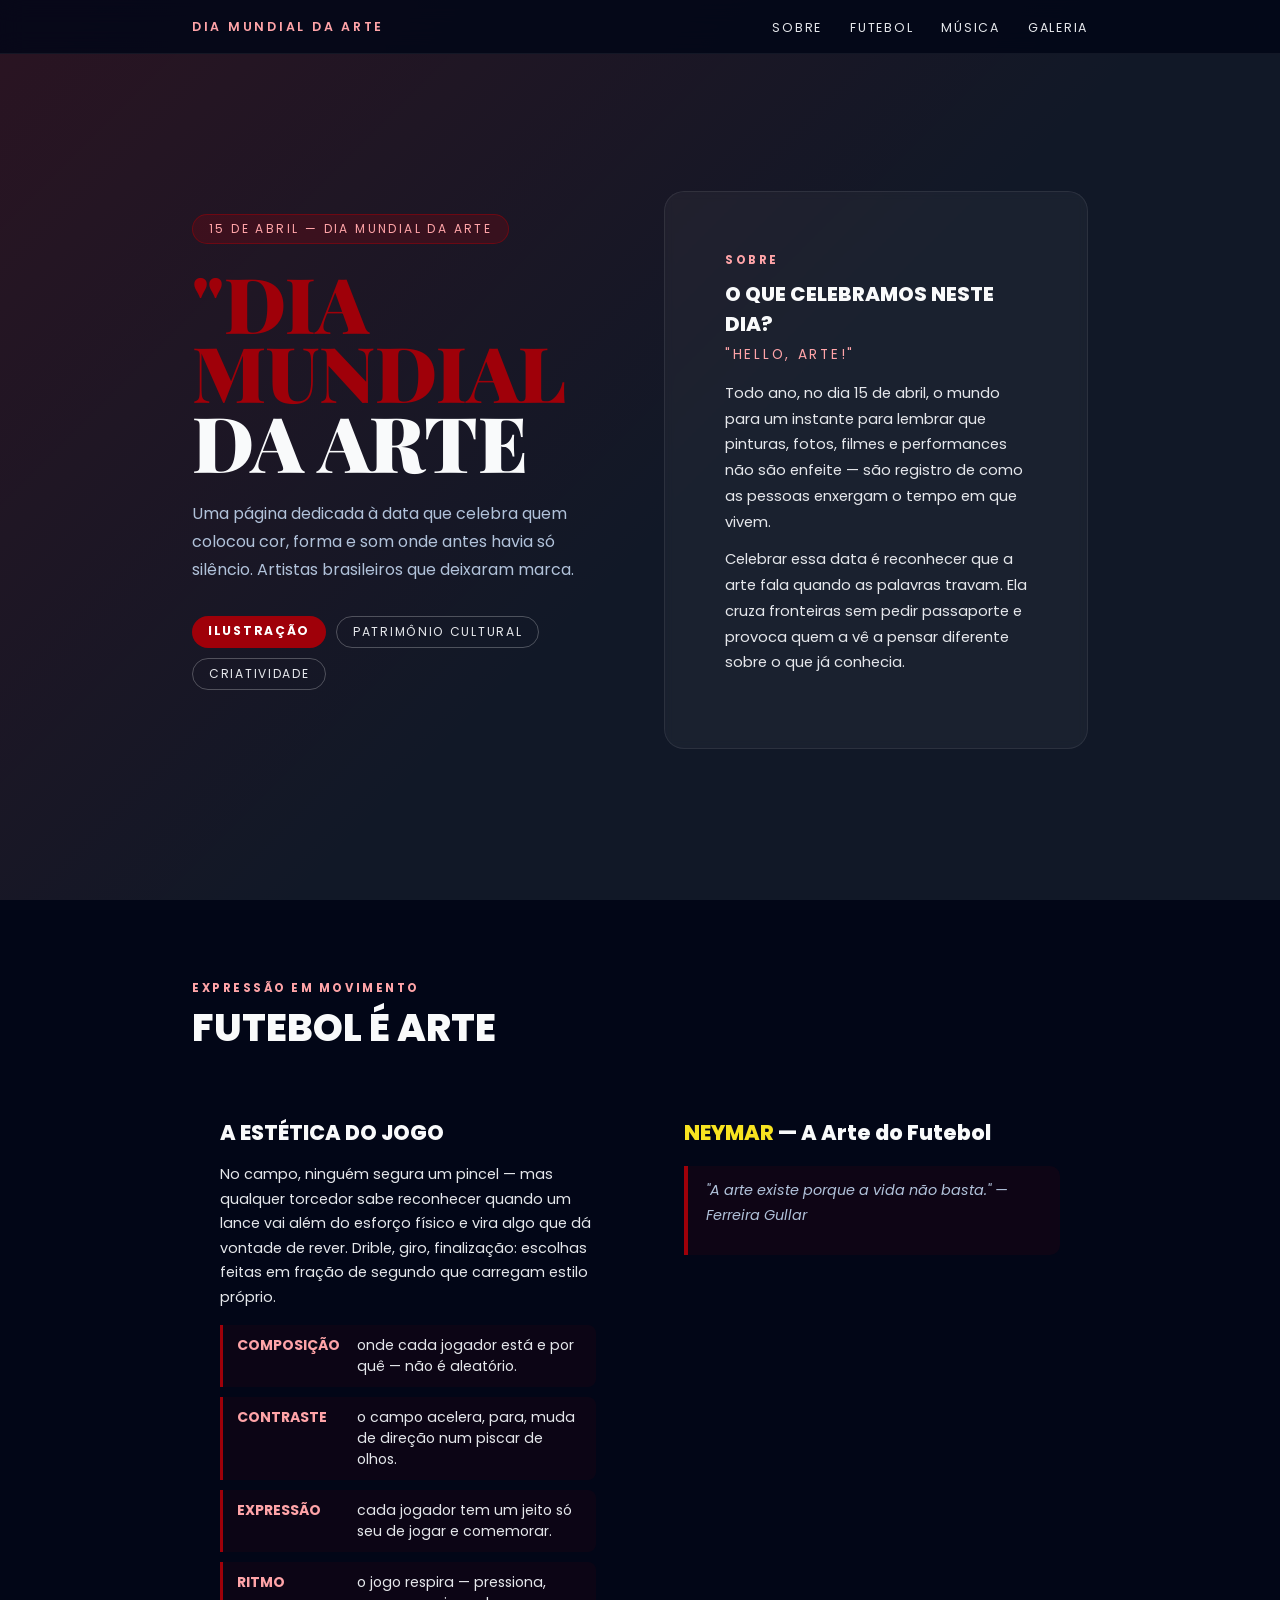
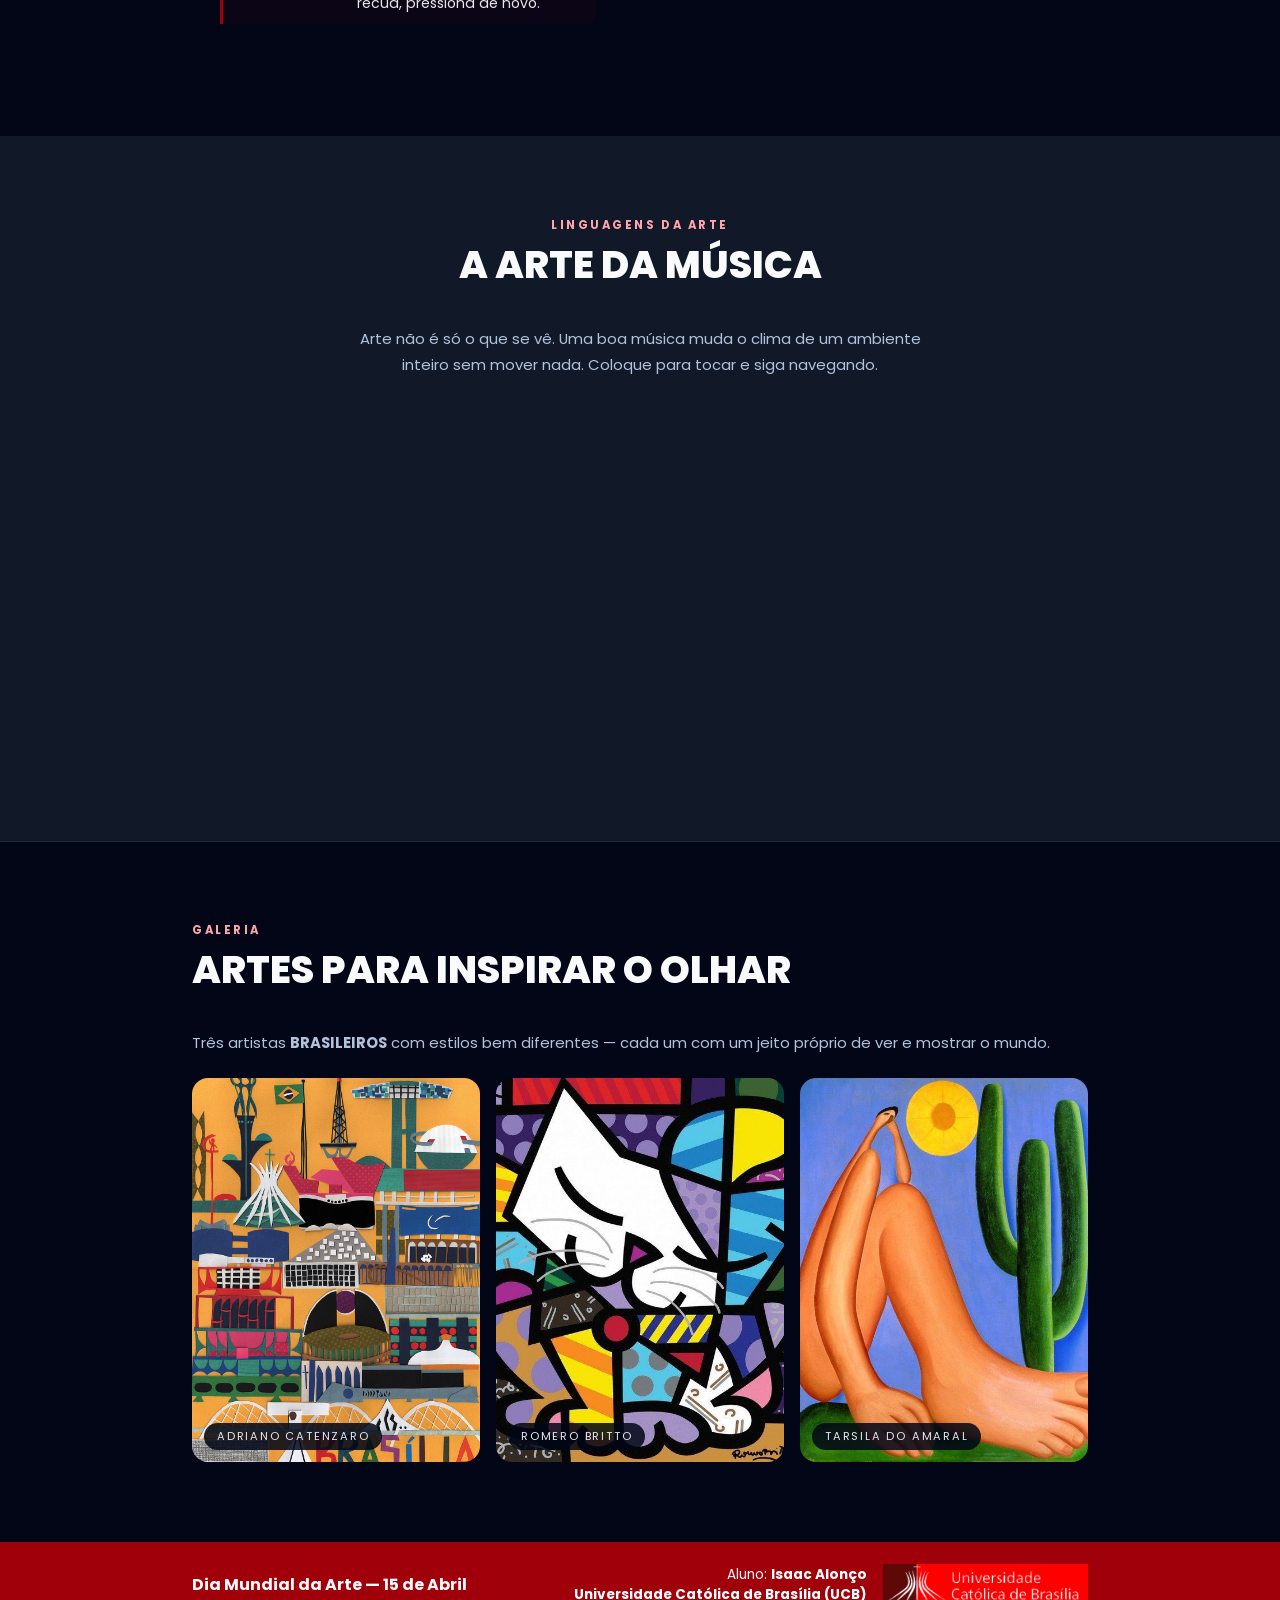
==== commit ea3a18e2: "Add files via upload" ====
--- a/index.html
+++ b/index.html
@@ -1,271 +1,198 @@
 <!doctype html>
 <html lang="pt-BR">
-
 <head>
-    <meta charset="UTF-8" />
-    <title>Dia Mundial da Arte</title>
-    <meta name="viewport" content="width=device-width, initial-scale=1.0" />
-    <link rel="stylesheet" href="style.css" />
-    <link rel="preconnect" href="https://fonts.googleapis.com" />
-    <link rel="preconnect" href="https://fonts.gstatic.com" crossorigin />
-    <link rel="icon" type="image/x-icon" href="assets/neymar.ico" />
-
-    <link href="https://fonts.googleapis.com/css2?family=Poppins:wght@100;200;300;400;500;600;700;800;900&display=swap"
-        rel="stylesheet" />
-
+  <meta charset="UTF-8" />
+  <title>Dia Mundial da Arte</title>
+  <meta name="viewport" content="width=device-width, initial-scale=1.0" />
+  <link rel="icon" type="image/x-icon" href="assets/neymar.ico" />
+  <link rel="preconnect" href="https://fonts.googleapis.com" />
+  <link rel="preconnect" href="https://fonts.gstatic.com" crossorigin />
+  <link href="https://fonts.googleapis.com/css2?family=Poppins:wght@100;200;300;400;500;600;700;800;900&family=Playfair+Display:ital,wght@0,700;0,900;1,700&display=swap" rel="stylesheet" />
+  <link href="https://unpkg.com/aos@2.3.4/dist/aos.css" rel="stylesheet">
+  <link rel="stylesheet" href="style.css" />
 </head>
-
 <body>
 
-    <div class="art-page">
+  <!-- MENU -->
+  <nav>
+    <span class="titulo">Dia Mundial da Arte</span>
+    <ul class="navbar">
+      <li><a href="#sobre">Sobre</a></li>
+      <li><a href="#futebol">Futebol</a></li>
+      <li><a href="#musica">Música</a></li>
+      <li><a href="#galeria">Galeria</a></li>
+    </ul>
+  </nav>
 
-        <header class="art-hero">
+  <!-- BANNER PRINCIPAL -->
+  <header class="banner" id="inicio">
 
-            <figure class="art-van-gogh">
-                <img src="assets/Van_Gogh.png" alt="Retrato artístico de Van Gogh">
-            </figure>
+    <div class="fundo-video">
+      <iframe src="https://player.vimeo.com/video/1174229741?background=1&autoplay=1&loop=1&muted=1&title=0&byline=0&portrait=0"
+        frameborder="0" allow="autoplay; fullscreen"></iframe>
+    </div>
 
-            <div class="art-hero-content">
+    <div class="lado-esquerdo">
+      <div class="etiqueta-data" data-aos="fade-right">15 de Abril — Dia Mundial da Arte</div>
 
-                <div class="art-hero-label">Criatividade Visual</div>
+      <h1 class="titulo-principal" data-aos="fade-right" data-aos-delay="100">
+        <span class="hero-quote">"</span>DIA<br>MUNDIAL<br><span class="texto-claro">DA ARTE</span>
+      </h1>
 
-                <h1 class="art-hero-title">
-                    <span class="art-hero-quotes">"</span>
-                    <span class="art-hero-main">
-                        DIA<br>
-                        MUNDIAL<br>
-                        DA ARTE
-                    </span>
-                </h1>
+      <p class="subtitulo" data-aos="fade-right" data-aos-delay="200">
+        Uma página dedicada à data que celebra quem colocou cor, forma e som
+        onde antes havia só silêncio. Artistas brasileiros que deixaram marca.
+      </p>
 
-                <p class="art-hero-date">15 de abril — Dia Mundial da Arte</p>
+      <div class="grupo-tags" data-aos="fade-up" data-aos-delay="300">
+        <span class="etiqueta etiqueta-vermelha">Ilustração</span>
+        <span class="etiqueta etiqueta-contorno">Patrimônio Cultural</span>
+        <span class="etiqueta etiqueta-contorno">Criatividade</span>
+      </div>
+    </div>
 
-                <p class="art-hero-subtitle">
-                    Um tributo à imaginação, à expressão e à história visual da humanidade.
-                    Inspirado em artistas que transformam ideias em imagens inesquecíveis.
-                </p>
+    <div class="lado-direito" id="sobre">
+      <div class="caixa-sobre" data-aos="fade-left" data-aos-delay="300">
+        <span class="texto-secao">Sobre</span>
+        <h2>O QUE CELEBRAMOS NESTE DIA?</h2>
+        <span class="saudacao">"Hello, Arte!"</span>
+        <p>
+          Todo ano, no dia 15 de abril, o mundo para um instante para lembrar
+          que pinturas, fotos, filmes e performances não são enfeite — são registro
+          de como as pessoas enxergam o tempo em que vivem.
+        </p>
+        <p>
+          Celebrar essa data é reconhecer que a arte fala quando as palavras
+          travam. Ela cruza fronteiras sem pedir passaporte e provoca quem
+          a vê a pensar diferente sobre o que já conhecia.
+        </p>
+      </div>
+    </div>
 
-                <div class="art-hero-tags">
-                    <span class="art-pill art-pill-yellow">Ilustração</span>
-                    <span class="art-pill art-pill-outline">Patrimônio cultural</span>
-                    <span class="art-pill art-pill-outline">Criatividade</span>
-                </div>
+  </header>
 
-            </div>
-        </header>
+  <!-- FUTEBOL É ARTE -->
+  <section class="bloco bloco-escuro" id="futebol">
+    <div class="cabecalho-bloco" data-aos="fade-right">
+      <span class="texto-secao">Expressão em Movimento</span>
+      <h2>FUTEBOL É ARTE</h2>
+    </div>
 
+    <div class="colunas-futebol">
 
-        <section class="art-section art-about">
+      <div data-aos="fade-right" data-aos-delay="100">
+        <div class="cartao">
+          <h3>A ESTÉTICA DO JOGO</h3>
+          <p>
+            No campo, ninguém segura um pincel — mas qualquer torcedor sabe
+            reconhecer quando um lance vai além do esforço físico e vira algo
+            que dá vontade de rever. Drible, giro, finalização: escolhas feitas
+            em fração de segundo que carregam estilo próprio.
+          </p>
+          <ul class="lista-arte">
+            <li><strong>COMPOSIÇÃO</strong> onde cada jogador está e por quê — não é aleatório.</li>
+            <li><strong>CONTRASTE</strong> o campo acelera, para, muda de direção num piscar de olhos.</li>
+            <li><strong>EXPRESSÃO</strong> cada jogador tem um jeito só seu de jogar e comemorar.</li>
+            <li><strong>RITMO</strong> o jogo respira — pressiona, recua, pressiona de novo.</li>
+          </ul>
+        </div>
+      </div>
 
-            <div class="art-section-header">
-                <span class="art-section-kicker"><b>Sobre</b></span>
-                <h2>O QUE CELEBRAMOS NESTE DIA?</h2>
-            </div>
-
-            <div class="art-about-grid">
-
-                <div class="art-about-text">
-
-                    <h3 class="art-hello-title">"Hello, Arte!"</h3>
-
-                    <p>
-                        O Dia Mundial da Arte é uma oportunidade de olhar para pinturas,
-                        fotografias, filmes, quadrinhos e performances com mais atenção.
-                        Cada obra carrega uma história: de quem criou, de onde nasceu e de
-                        quem a interpreta.
-                    </p>
-
-                    <p>
-                        Ao celebrar esta data, reconhecemos a arte como linguagem universal,
-                        capaz de atravessar fronteiras e aproximar realidades diferentes.
-                        Ela inspira empatia, questiona padrões e amplia o nosso repertório cultural.
-                    </p>
-
-                </div>
-            </div>
-        </section>
-
-
-        <section class="art-section art-football">
-
-            <figure class="art-neymar">
-                <img src="assets/Neymar_Junior.png" alt="Retrato artístico de Neymar Júnior">
-            </figure>
-
-            <div class="art-info-column">
-
-                <h3>FUTEBOL É ARTE</h3>
-
-                <p>
-                    Dentro de campo, o futebol também funciona como um grande ateliê a
-                    céu aberto: cada toque na bola, cada drible e cada passe revelam
-                    escolhas estéticas, criatividade e leitura de jogo.
-                </p>
-
-                <ul class="art-info-list">
-
-                    <li>
-                        <span>COMPOSIÇÃO:</span>
-                        posicionamento de jogadores, linhas táticas e ocupação dos espaços.
-                    </li>
-
-                    <li>
-                        <span>CONTRASTE:</span>
-                        mudanças rápidas de velocidade, direção e intensidade.
-                    </li>
-
-                    <li>
-                        <span>EXPRESSÃO:</span>
-                        dribles, comemorações e estilos únicos.
-                    </li>
-
-                    <li>
-                        <span>RITMO:</span>
-                        alternância entre ataque e defesa.
-                    </li>
-
-                </ul>
-
-            </div>
-
-
-            <div class="art-info-column">
-
-                <h3><span>NEYMAR</span> a Arte do Futebol</h3>
-
-                <p class="art-quote">
-                    “A arte existe porque a vida não basta.” — Ferreira Gullar
-                </p>
-
-                <div style="margin-top:16px; max-width:100%">
-                    <div style="padding:75% 0 0 0; position:relative;">
-
-                        <iframe
-                            src="https://player.vimeo.com/video/1173020487?badge=0&autopause=0&player_id=0&app_id=58479"
-                            frameborder="0"
-                            allow="autoplay; fullscreen; picture-in-picture; clipboard-write; encrypted-media; web-share"
-                            referrerpolicy="strict-origin-when-cross-origin"
-                            style="position:absolute; top:0; left:0; width:100%; height:100%;" title="Neymar_Hyll">
-                        </iframe>
-
-                    </div>
-                </div>
-
-            </div>
-        </section>
-
-
-        <section class="art-section art-music">
-
-            <figure class="art-luiz-gonzaga">
-                <img src="assets/Luiz_Gonzaga.png" alt="Retrato artístico de Luiz Gonzaga">
-            </figure>
-
-            <div class="art-section-header art-center">
-
-                <span class="art-section-kicker">Linguagens da Arte</span>
-                <h2>A ARTE DA MÚSICA</h2>
-
-            </div>
-
-            <p style="max-width:640px;margin:0 auto 16px;font-size:0.95rem;color:#b1c2da;">
-
-                A arte também acontece no som: trilhas sonoras, canções e musicais
-                que ampliam o significado das imagens.
-                Ouça a faixa abaixo enquanto navega pela página.
-
-            </p>
-
-            <div style="max-width:640px;margin:0 auto">
-
-                <iframe style="border-radius:12px" src="https://open.spotify.com/embed/track/0jAbBolC53vVe33ouZ7D4a"
-                    width="100%" height="352" frameborder="0"
-                    allow="autoplay; clipboard-write; encrypted-media; fullscreen; picture-in-picture;" loading="lazy">
-                </iframe>
-
-            </div>
-
-        </section>
-
-
-        <section class="art-section art-gallery-section">
-
-            <div class="art-section-header">
-
-                <span class="art-section-kicker">GALERIA</span>
-                <h2>ARTES PARA INSPIRAR O OLHAR</h2>
-
-            </div>
-
-            <div class="art-gallery-inner">
-
-                <div class="art-gallery-text">
-
-                    <p>
-                        Abaixo, três artes <b>BRASILEIRAS</b> que expressam diferentes estilos
-                        e formas de representação.
-                    </p>
-
-                </div>
-
-                <div class="art-gallery-row">
-
-                    <figure class="art-piece" data-label="Adriano Catenzaro">
-                        <a href="https://www.catenzaro.com.br/capitais-brasileiras-1/filter/colagem/Brasilia"
-                            target="_blank">
-                            <img src="assets/Adriano_Catenzaro.jpg" alt="Obra de arte de Adriano Catenzaro" />
-                        </a>
-                    </figure>
-
-                    <figure class="art-piece" data-label="Romero Britto">
-                        <a href="https://britto.com/" target="_blank">
-                            <img src="assets/Romero_Brito.jpg" alt="Obra de arte de Romero Britto" />
-                        </a>
-                    </figure>
-
-                    <figure class="art-piece" data-label="Tarsila do Amaral">
-                        <a href="https://www.tarsiladoamaral.com.br/" target="_blank">
-                            <img src="assets/Tarsila_Amaral.jpg" alt="Obra de arte de Tarsila do Amaral" />
-                        </a>
-                    </figure>
-
-                </div>
-
-            </div>
-
-        </section>
-
-
-        <footer class="art-footer">
-
-            <div class="art-footer-left">
-                <span class="art-footer-label">Projeto</span>
-                <span class="art-footer-title">Dia Mundial da Arte</span>
-            </div>
-
-            <div class="art-footer-right">
-
-                <div class="art-footer-text">
-
-                    <span class="art-footer-meta">
-                        Aluno: <strong>Isaac Alonço</strong>
-                    </span>
-
-                    <span class="art-footer-meta">
-                        <strong>Universidade Católica de Brasília (UCB)</strong>
-                    </span>
-
-                </div>
-
-                <img class="art-footer-logo" src="assets/Logo_UCB.png"
-                    alt="Logotipo da Universidade Católica de Brasília" />
-
-            </div>
-
-        </footer>
+      <div data-aos="fade-left" data-aos-delay="200">
+        <div class="cartao">
+          <h3><span class="destaque">NEYMAR</span> — A Arte do Futebol</h3>
+          <div class="bloco-citacao">
+            <p>"A arte existe porque a vida não basta." — Ferreira Gullar</p>
+          </div>
+          <div class="caixa-video">
+            <iframe
+              src="https://player.vimeo.com/video/1173020487?badge=0&autopause=0&player_id=0&app_id=58479"
+              frameborder="0"
+              allow="autoplay; fullscreen; picture-in-picture; clipboard-write;"
+              referrerpolicy="strict-origin-when-cross-origin"
+              title="Neymar_Hyll">
+            </iframe>
+          </div>
+        </div>
+      </div>
 
     </div>
+  </section>
 
+  <!-- MÚSICA -->
+  <section class="bloco bloco-azul" id="musica">
+    <div class="cabecalho-bloco centralizado" data-aos="fade-up">
+      <span class="texto-secao">Linguagens da Arte</span>
+      <h2>A ARTE DA MÚSICA</h2>
+    </div>
+
+    <p class="texto-musica" data-aos="fade-up" data-aos-delay="100">
+      Arte não é só o que se vê. Uma boa música muda o clima de um ambiente
+      inteiro sem mover nada. Coloque para tocar e siga navegando.
+    </p>
+
+    <div class="caixa-spotify" data-aos="fade-up" data-aos-delay="200">
+      <iframe style="border-radius:14px"
+        src="https://open.spotify.com/embed/track/0jAbBolC53vVe33ouZ7D4a"
+        width="100%" height="352" frameborder="0"
+        allow="autoplay; clipboard-write; encrypted-media; fullscreen; picture-in-picture;"
+        loading="lazy">
+      </iframe>
+    </div>
+  </section>
+
+  <!-- GALERIA -->
+  <section class="bloco bloco-escuro" id="galeria">
+    <div class="cabecalho-bloco" data-aos="fade-right">
+      <span class="texto-secao">Galeria</span>
+      <h2>ARTES PARA INSPIRAR O OLHAR</h2>
+    </div>
+
+    <p class="texto-galeria" data-aos="fade-right" data-aos-delay="100">
+      Três artistas <strong>BRASILEIROS</strong> com estilos bem diferentes — cada um com um jeito próprio de ver e mostrar o mundo.
+    </p>
+
+    <div class="grade-fotos">
+
+      <div class="foto-arte" data-aos="fade-up" data-aos-delay="200">
+        <a href="https://www.catenzaro.com.br/capitais-brasileiras-1/filter/colagem/Brasilia" target="_blank">
+          <img src="assets/Adriano_Catenzaro.jpg" alt="Obra de Adriano Catenzaro" />
+        </a>
+        <span class="nome-artista">Adriano Catenzaro</span>
+      </div>
+
+      <div class="foto-arte" data-aos="fade-up" data-aos-delay="350">
+        <a href="https://britto.com/" target="_blank">
+          <img src="assets/Romero_Brito.jpg" alt="Obra de Romero Britto" />
+        </a>
+        <span class="nome-artista">Romero Britto</span>
+      </div>
+
+      <div class="foto-arte" data-aos="fade-up" data-aos-delay="500">
+        <a href="https://www.tarsiladoamaral.com.br/" target="_blank">
+          <img src="assets/Tarsila_Amaral.jpg" alt="Obra de Tarsila do Amaral" />
+        </a>
+        <span class="nome-artista">Tarsila do Amaral</span>
+      </div>
+
+    </div>
+  </section>
+
+  <!-- RODAPÉ -->
+  <footer>
+    <div class="footer-esquerda">
+      <span class="footer-titulo">Dia Mundial da Arte — 15 de Abril</span>
+    </div>
+    <div class="footer-direita">
+      <div class="footer-info">
+        <span>Aluno: <strong>Isaac Alonço</strong></span>
+        <span><strong>Universidade Católica de Brasília (UCB)</strong></span>
+      </div>
+      <img class="logo-footer" src="assets/Logo_UCB.png" alt="Logotipo da UCB" />
+    </div>
+  </footer>
+
+  <script src="https://unpkg.com/aos@2.3.4/dist/aos.js"></script>
+  <script src="script.js"></script>
 </body>
-
-</html>
+</html>
--- a/style.css
+++ b/style.css
@@ -1,496 +1,406 @@
-* {
+/* reset basico */
+*, *::before, *::after {
   box-sizing: border-box;
   margin: 0;
   padding: 0;
 }
+
+html { scroll-behavior: smooth; }
 
 body {
   font-family: "Poppins", sans-serif;
   background: #020617;
   color: #f9fafb;
   min-height: 100vh;
-}
-
-.art-page {
-  width: 100%;
+  overflow-x: hidden;
+}
+
+/* menu topo */
+nav {
+  position: fixed;
+  top: 0; left: 0; right: 0;
+  z-index: 100;
+  display: flex;
+  justify-content: space-between;
+  align-items: center;
+  padding: 14px clamp(32px, 15%, 200px);
+  background: rgba(2, 6, 23, 0.85);
+  backdrop-filter: blur(12px);
+  border-bottom: 1px solid rgba(255, 255, 255, 0.06);
+}
+
+.titulo {
+  font-size: 0.78rem;
+  text-transform: uppercase;
+  letter-spacing: 0.22em;
+  color: #ffa4a8;
+  font-weight: 600;
+}
+
+.navbar {
+  display: flex;
+  gap: 28px;
+  list-style: none;
+}
+
+.navbar a {
+  font-size: 0.78rem;
+  text-transform: uppercase;
+  letter-spacing: 0.14em;
+  color: #e5e7eb;
+  text-decoration: none;
+  transition: color 0.2s;
+}
+
+.navbar a:hover { color: #ffa4a8; }
+
+/* banner principal */
+.banner {
+  position: relative;
   min-height: 100vh;
+  display: grid;
+  grid-template-columns: 1fr 1fr;
+  align-items: center;
+  padding: 100px clamp(32px, 15%, 200px) 60px;
   background: #111827;
-  overflow-x: hidden;
-  display: flex;
-  flex-direction: column;
-  color: #f9fafb;
-}
-
-.art-hero {
-  display: grid;
-  grid-template-columns: 1.3fr 1fr;
-  padding: 40px 56px 36px;
-  background: #111827;
-}
-
-.art-hero-content {
-  padding-right: 24px;
-  position: relative;
-}
-
-.art-hero-label {
+  overflow: hidden;
+  gap: 48px;
+}
+
+.banner::before {
+  content: '';
+  position: absolute;
+  inset: 0;
+  background: linear-gradient(135deg, rgba(159, 0, 9, 0.18) 0%, transparent 55%);
+  pointer-events: none;
+}
+
+.fundo-video {
+  position: absolute;
+  inset: 0;
+  overflow: hidden;
+  z-index: 0;
+}
+
+.fundo-video iframe {
+  position: absolute;
+  top: 50%; left: 50%;
+  width: 177.78vh;
+  height: 100vh;
+  transform: translate(-50%, -50%);
+  opacity: 0.08;
+  pointer-events: none;
+}
+
+@media (min-aspect-ratio: 16/9) {
+  .fundo-video iframe {
+    width: 100vw;
+    height: 56.25vw;
+  }
+}
+
+.lado-esquerdo { position: relative; z-index: 1; }
+.lado-direito  { position: relative; z-index: 1; }
+
+.etiqueta-data {
   display: inline-block;
-  padding: 4px 12px;
+  padding: 5px 16px;
   border-radius: 999px;
-  background: #111827;
+  background: rgba(159, 0, 9, 0.22);
+  border: 1px solid rgba(159, 0, 9, 0.5);
   color: #ffa4a8;
-  font-size: 0.78rem;
-  text-transform: uppercase;
-  letter-spacing: 0.18em;
-  margin-bottom: 20px;
-}
-
-.art-hero-title {
-  display: flex;
-  align-items: flex-start;
-  gap: 12px;
-}
-
-.art-hero-quotes {
-  font-size: 3.4rem;
-  font-weight: 800;
+  font-size: 0.75rem;
+  text-transform: uppercase;
+  letter-spacing: 0.2em;
+  margin-bottom: 24px;
+}
+
+.titulo-principal {
+  font-family: 'Playfair Display', serif;
+  font-size: clamp(3rem, 6vw, 5.5rem);
+  font-weight: 900;
+  line-height: 0.9;
   color: #9f0009;
-  line-height: 0.9;
-}
-
-.art-hero-main {
-  font-size: 2.8rem;
-  font-weight: 800;
-  text-transform: uppercase;
-  letter-spacing: 0.05em;
-  line-height: 0.9;
-  color: #f9fafb;
-}
-
-.art-hero-subtitle {
-  margin-top: 16px;
-  font-size: 0.98rem;
-  color: #e5e7eb;
-  max-width: 480px;
-}
-
-.art-hero-date {
-  margin-top: 10px;
-  font-size: 0.9rem;
-  color: #ffa4a8;
-  text-transform: uppercase;
-  letter-spacing: 0.15em;
-}
-
-.art-hero-tags {
-  margin-top: 22px;
+  margin-bottom: 24px;
+}
+
+.titulo-principal .texto-claro { color: #f9fafb; }
+
+.subtitulo {
+  font-size: 1rem;
+  color: #b1c2da;
+  line-height: 1.75;
+  max-width: 440px;
+  margin-bottom: 32px;
+}
+
+.grupo-tags {
   display: flex;
   flex-wrap: wrap;
   gap: 10px;
-}
-
-.art-pill {
+  margin-bottom: 36px;
+}
+
+.etiqueta {
+  padding: 6px 16px;
   border-radius: 999px;
-  padding: 6px 14px;
-  font-size: 0.8rem;
-  text-transform: uppercase;
-  letter-spacing: 0.13em;
-}
-
-.art-pill-yellow {
-  background: #9f0009;
+  font-size: 0.76rem;
+  text-transform: uppercase;
+  letter-spacing: 0.14em;
+}
+
+.etiqueta-vermelha { background: #9f0009; color: #fff; font-weight: 700; }
+.etiqueta-contorno { border: 1px solid rgba(255, 255, 255, 0.25); color: #e5e7eb; }
+
+.caixa-sobre {
+  background: rgba(255, 255, 255, 0.04);
+  border: 1px solid rgba(255, 255, 255, 0.08);
+  border-radius: 20px;
+  padding: 60px;
+  backdrop-filter: blur(4px);
+}
+
+.texto-secao {
+  font-size: 0.72rem;
+  text-transform: uppercase;
+  letter-spacing: 0.22em;
+  color: #ffa4a8;
+  font-weight: 700;
+  margin-bottom: 10px;
+  display: block;
+}
+
+.caixa-sobre h2 {
+  font-size: 1.25rem;
+  font-weight: 800;
+  margin-bottom: 6px;
+}
+
+.saudacao {
+  font-size: 0.85rem;
+  color: #ffa4a8;
+  text-transform: uppercase;
+  letter-spacing: 0.2em;
+  margin-bottom: 16px;
+  display: block;
+}
+
+.caixa-sobre p {
+  font-size: 0.92rem;
+  color: #e5e7eb;
+  line-height: 1.75;
+  margin-bottom: 12px;
+}
+
+/* secoes */
+.bloco {
+  padding: 80px clamp(32px, 15%, 200px);
+  border-bottom: 1px solid rgba(148, 163, 184, 0.1);
+}
+
+.bloco:last-of-type { border-bottom: none; }
+
+.bloco-escuro { background: #020617; }
+.bloco-azul   { background: #111827; }
+
+.cabecalho-bloco { margin-bottom: 40px; }
+.cabecalho-bloco.centralizado { text-align: center; }
+
+.cabecalho-bloco h2 {
+  font-size: clamp(1.6rem, 3vw, 2.4rem);
+  font-weight: 800;
+  line-height: 1.1;
+  margin-top: 6px;
+}
+
+.colunas-futebol {
+  display: grid;
+  grid-template-columns: 1fr 1fr;
+  gap: 32px;
+  align-items: start;
+}
+
+.cartao {
+  border-radius: 16px;
+  padding: 28px 28px 32px;
+}
+
+.cartao h3 {
+  font-size: 1.3rem;
+  font-weight: 800;
+  margin-bottom: 14px;
   color: #f9fafb;
-  font-weight: 600;
-}
-
-.art-pill-outline {
-  border: 1px solid rgba(248, 250, 252, 0.4);
-  color: #e5e7eb;
-}
-
-.art-van-gogh {
-  position: absolute;
-  right: 120px;
-  top: 130px;
-  width: 400px;
-}
-
-.art-van-gogh img {
-  width: 100%;
-  height: auto;
-  rotate: 15deg;
-  mask-image: radial-gradient(ellipse 85% 85% at 50% 50%, black 55%, transparent 100%);
-  -webkit-mask-image: radial-gradient(ellipse 85% 85% at 50% 50%, black 55%, transparent 100%);
-}
-
-.art-luiz-gonzaga {
-  position: absolute;
-  right: 0;
-  top: 1670px;
-  width: 400px;
-}
-
-.art-luiz-gonzaga img {
-  width: 100%;
-  height: auto;
-  mask-image: radial-gradient(ellipse 85% 90% at 50% 50%, black 55%, transparent 100%);
-  -webkit-mask-image: radial-gradient(ellipse 85% 90% at 50% 50%, black 55%, transparent 100%);
-}
-
-.art-neymar {
-  position: absolute;
-  left: -20px;
-  top: 1015px;
-  width: 368px;
-}
-
-.art-neymar img {
-  width: 100%;
-  height: auto;
-  mask-image: radial-gradient(ellipse 85% 90% at 50% 50%, black 55%, transparent 100%);
-  -webkit-mask-image: radial-gradient(ellipse 85% 90% at 50% 50%, black 55%, transparent 100%);
-}
-
-.art-section {
-  padding: 34px 56px 38px;
-  border-bottom: 1px solid rgba(148, 163, 184, 0.18);
-}
-
-.art-section:last-of-type {
-  border-bottom: none;
-}
-
-.art-section-header {
-  margin-bottom: 16px;
-}
-
-.art-center {
-  text-align: center;
-}
-
-.art-section-kicker {
-  font-size: 1.2rem;
-  text-transform: uppercase;
-  letter-spacing: 0.16em;
-  color: #9f0009;
-}
-
-.art-section h2 {
-  font-size: 1.5rem;
-  margin-top: 4px;
-  color: #f9fafb;
-}
-
-.art-about-grid {
-  display: grid;
-  grid-template-columns: 1.3fr 1fr;
-  gap: 24px;
-  align-items: flex-start;
-}
-
-.art-hello-title {
-  font-size: 1.1rem;
-  text-transform: uppercase;
-  letter-spacing: 0.18em;
-  color: #9f0009;
-  margin-bottom: 8px;
-}
-
-.art-about-text p {
-  font-size: 0.98rem;
+}
+
+.cartao .destaque { color: #f8e320; }
+
+.cartao p {
+  font-size: 0.9rem;
   color: #e5e7eb;
   line-height: 1.7;
-  margin-bottom: 10px;
-}
-
-.art-football {
-  background: #020617;
+  margin-bottom: 16px;
+}
+
+.lista-arte {
+  list-style: none;
+  display: flex;
+  flex-direction: column;
+  gap: 10px;
+}
+
+.lista-arte li {
+  display: flex;
+  gap: 10px;
+  font-size: 0.88rem;
+  color: #e5e7eb;
+  padding: 10px 14px;
+  background: rgba(159, 0, 9, 0.07);
+  border-left: 3px solid #9f0009;
+  border-radius: 0 8px 8px 0;
+}
+
+.lista-arte li strong {
+  color: #ffa4a8;
+  min-width: 110px;
+  font-weight: 700;
+}
+
+.bloco-citacao {
+  border-left: 4px solid #9f0009;
+  padding: 12px 18px;
+  margin: 18px 0;
+  background: rgba(159, 0, 9, 0.08);
+  border-radius: 0 10px 10px 0;
+}
+
+.bloco-citacao p {
+  font-size: 0.9rem;
+  color: #b1c2da;
+  font-style: italic;
+}
+
+.caixa-video {
+  margin-top: 20px;
+  padding-top: 56.25%;
+  position: relative;
+  border-radius: 12px;
+  overflow: hidden;
+}
+
+.caixa-video iframe {
+  position: absolute;
+  inset: 0;
+  width: 100%;
+  height: 100%;
+}
+
+.texto-musica {
+  font-size: 0.93rem;
+  color: #b1c2da;
+  line-height: 1.75;
+  text-align: center;
+  max-width: 600px;
+  margin: 0 auto 24px;
+}
+
+.caixa-spotify {
+  max-width: 640px;
+  margin: 0 auto;
+}
+
+.texto-galeria {
+  font-size: 0.93rem;
+  color: #b1c2da;
+  margin-bottom: 24px;
+}
+
+.grade-fotos {
   display: grid;
-  grid-template-columns: 1.2fr 1fr;
-  gap: 24px;
-}
-
-.art-info-column h3 {
-  font-size: 1.5rem;
-  margin-bottom: 8px;
-}
-
-.art-info-column span {
-  color: #f8e320;
-}
-
-.art-info-column p {
-  font-size: 0.95rem;
-  color: #e5e7eb;
-  line-height: 1.6;
-}
-
-.art-info-list {
-  list-style: none;
-  margin-top: 10px;
-  font-size: 0.92rem;
-}
-
-.art-info-list li {
-  margin-bottom: 6px;
-  color: #e5e7eb;
-}
-
-.art-info-list span {
-  font-size: 15px;
-  font-weight: 600;
-  color: #9f0009;
-}
-
-.art-quote {
-  font-size: 0.9rem;
-  color: #111827;
-  margin-top: 8px;
-  padding-left: 10px;
-  border-left: 3px solid #9f0009;
-}
-
-.art-gallery-section {
-  background: #020617;
-  color: #f9fafb;
-}
-
-.art-gallery-inner {
-  display: grid;
-  grid-template-columns: 1.4fr 1.6fr;
-  gap: 20px;
-  align-items: stretch;
-}
-
-.art-gallery-text p {
-  font-size: 0.95rem;
-  color: #e5e7eb;
-  line-height: 1.6;
-}
-
-.art-gallery-row {
-  display: grid;
-  grid-template-columns: repeat(3, minmax(0, 1fr));
-  gap: 12px;
-}
-
-.art-gallery-row a {
-  text-decoration: none;
-}
-
-.art-piece {
-  border-radius: 18px;
+  grid-template-columns: repeat(3, 1fr);
+  gap: 16px;
+}
+
+.foto-arte {
+  border-radius: 16px;
   overflow: hidden;
   position: relative;
-  min-height: 140px;
-  background: #020617;
-}
-
-.art-piece::after {
-  content: attr(data-label);
-  position: absolute;
-  left: 10px;
-  bottom: 10px;
-  padding: 4px 10px;
-  border-radius: 999px;
-  background: rgba(17, 24, 39, 0.8);
-  font-size: 0.72rem;
-  text-transform: uppercase;
-  letter-spacing: 0.16em;
-}
-
-.art-piece img {
+  aspect-ratio: 3/4;
+  background: #111827;
+  cursor: pointer;
+}
+
+.foto-arte img {
   width: 100%;
   height: 100%;
   object-fit: cover;
-}
-
-.art-footer {
-  padding: 14px 48px 16px;
+  transition: transform 0.5s ease;
+  display: block;
+}
+
+.foto-arte:hover img { transform: scale(1.06); }
+
+.foto-arte a {
+  display: block;
+  width: 100%;
+  height: 100%;
+}
+
+.nome-artista {
+  position: absolute;
+  left: 12px;
+  bottom: 12px;
+  padding: 5px 13px;
+  border-radius: 999px;
+  background: rgba(2, 6, 23, 0.85);
+  font-size: 0.7rem;
+  text-transform: uppercase;
+  letter-spacing: 0.16em;
+  color: #e5e7eb;
+}
+
+/* FOOTER */
+footer {
   background: #9f0009;
-  color: #f9fafb;
+  padding: 22px clamp(32px, 15%, 200px);
   display: flex;
   justify-content: space-between;
   align-items: center;
-  font-size: 0.85rem;
-}
-
-.art-footer-left {
-  display: flex;
-  flex-direction: column;
-}
-
-.art-footer-label {
-  text-transform: uppercase;
-  letter-spacing: 0.16em;
-  font-size: 0.7rem;
-  color: #9ca3af;
-}
-
-.art-footer-title {
-  font-size: 0.98rem;
-  font-weight: 600;
-}
-
-.art-footer-right {
+  flex-wrap: wrap;
+  gap: 16px;
+}
+
+.footer-esquerda { display: flex; flex-direction: column; }
+
+.footer-titulo { font-size: 1rem; font-weight: 700; }
+
+.footer-direita {
   display: flex;
   align-items: center;
-  gap: 12px;
-}
-
-.art-footer-text {
+  gap: 16px;
+}
+
+.footer-info {
   display: flex;
   flex-direction: column;
   align-items: flex-end;
-  gap: 2px;
-}
-
-.art-footer-meta strong {
-  color: #ffffff;
-}
-
-.art-footer-logo {
-  height: 40px;
-  width: auto;
-  object-fit: contain;
-}
-
-.art-pill,
-.skill-card {
-  transition:
-    transform 0.2s ease,
-    box-shadow 0.2s ease,
-    background 0.2s ease;
-}
-
-@media (max-width: 1440px) {
-
-  .art-luiz-gonzaga {
-    top: 1500px;
-    width: 340px;
-  }
-
-  .art-neymar {
-    top: 900px;
-    width: 320px;
-  }
-
-}
-
-@media (max-width: 1280px) {
-
-  .art-van-gogh {
-    right: 60px;
-    top: 110px;
-    width: 300px;
-  }
-
-  .art-luiz-gonzaga,
-  .art-neymar {
-    display: none;
-  }
-
-}
-
-@media (max-width: 1100px) {
-
-  .art-van-gogh {
-    right: 20px;
-    top: 100px;
-    width: 240px;
-  }
-
-}
-
+  font-size: 0.85rem;
+}
+
+.footer-info strong { color: #fff; }
+
+.logo-footer { height: 42px; width: auto; }
+
+/* responsivo */
 @media (max-width: 960px) {
-
-  .art-hero {
-    grid-template-columns: 1fr;
-    row-gap: 24px;
-    padding: 32px 32px 28px;
-  }
-
-  .art-hero-content {
-    padding-right: 0;
-  }
-
-  .art-van-gogh {
-    position: static;
-    width: 100%;
-    max-width: 280px;
-    margin: 16px auto 0;
-    display: block;
-  }
-
-  .art-van-gogh img {
-    rotate: 0deg;
-  }
-
-  .art-about-grid,
-  .art-gallery-inner {
-    grid-template-columns: 1fr;
-  }
-
-  .art-football {
-    grid-template-columns: 1fr;
-  }
-
-  .art-gallery-row {
-    grid-template-columns: repeat(2, minmax(0, 1fr));
-  }
-
-  .art-section {
-    padding: 28px 32px 32px;
-  }
-
-  .art-footer {
-    flex-direction: column;
-    align-items: flex-start;
-    gap: 8px;
-    padding: 16px 32px;
-  }
-
-  .art-footer-text {
-    align-items: flex-start;
-  }
-
-}
-
-@media (max-width: 640px) {
-
-  .art-hero,
-  .art-section,
-  .art-footer {
-    padding-inline: 16px;
-  }
-
-  .art-hero {
-    padding-top: 24px;
-    padding-bottom: 20px;
-  }
-
-  .art-hero-main {
-    font-size: 2.1rem;
-  }
-
-  .art-hero-quotes {
-    font-size: 2.6rem;
-  }
-
-  .art-gallery-row {
-    grid-template-columns: 1fr;
-  }
-
-}
-
-@media (max-width: 400px) {
-
-  .art-hero-main {
-    font-size: 1.7rem;
-  }
-
-  .art-hero-quotes {
-    font-size: 2rem;
-  }
-
-}
+  .banner          { grid-template-columns: 1fr; padding-top: 90px; }
+  .colunas-futebol { grid-template-columns: 1fr; }
+  .grade-fotos     { grid-template-columns: repeat(2, 1fr); }
+  footer           { flex-direction: column; align-items: flex-start; }
+  .footer-info     { align-items: flex-start; }
+}
+
+@media (max-width: 600px) {
+  .titulo-principal { font-size: 2.6rem; }
+  .grade-fotos      { grid-template-columns: 1fr; }
+  .lista-menu       { display: none; }
+}
